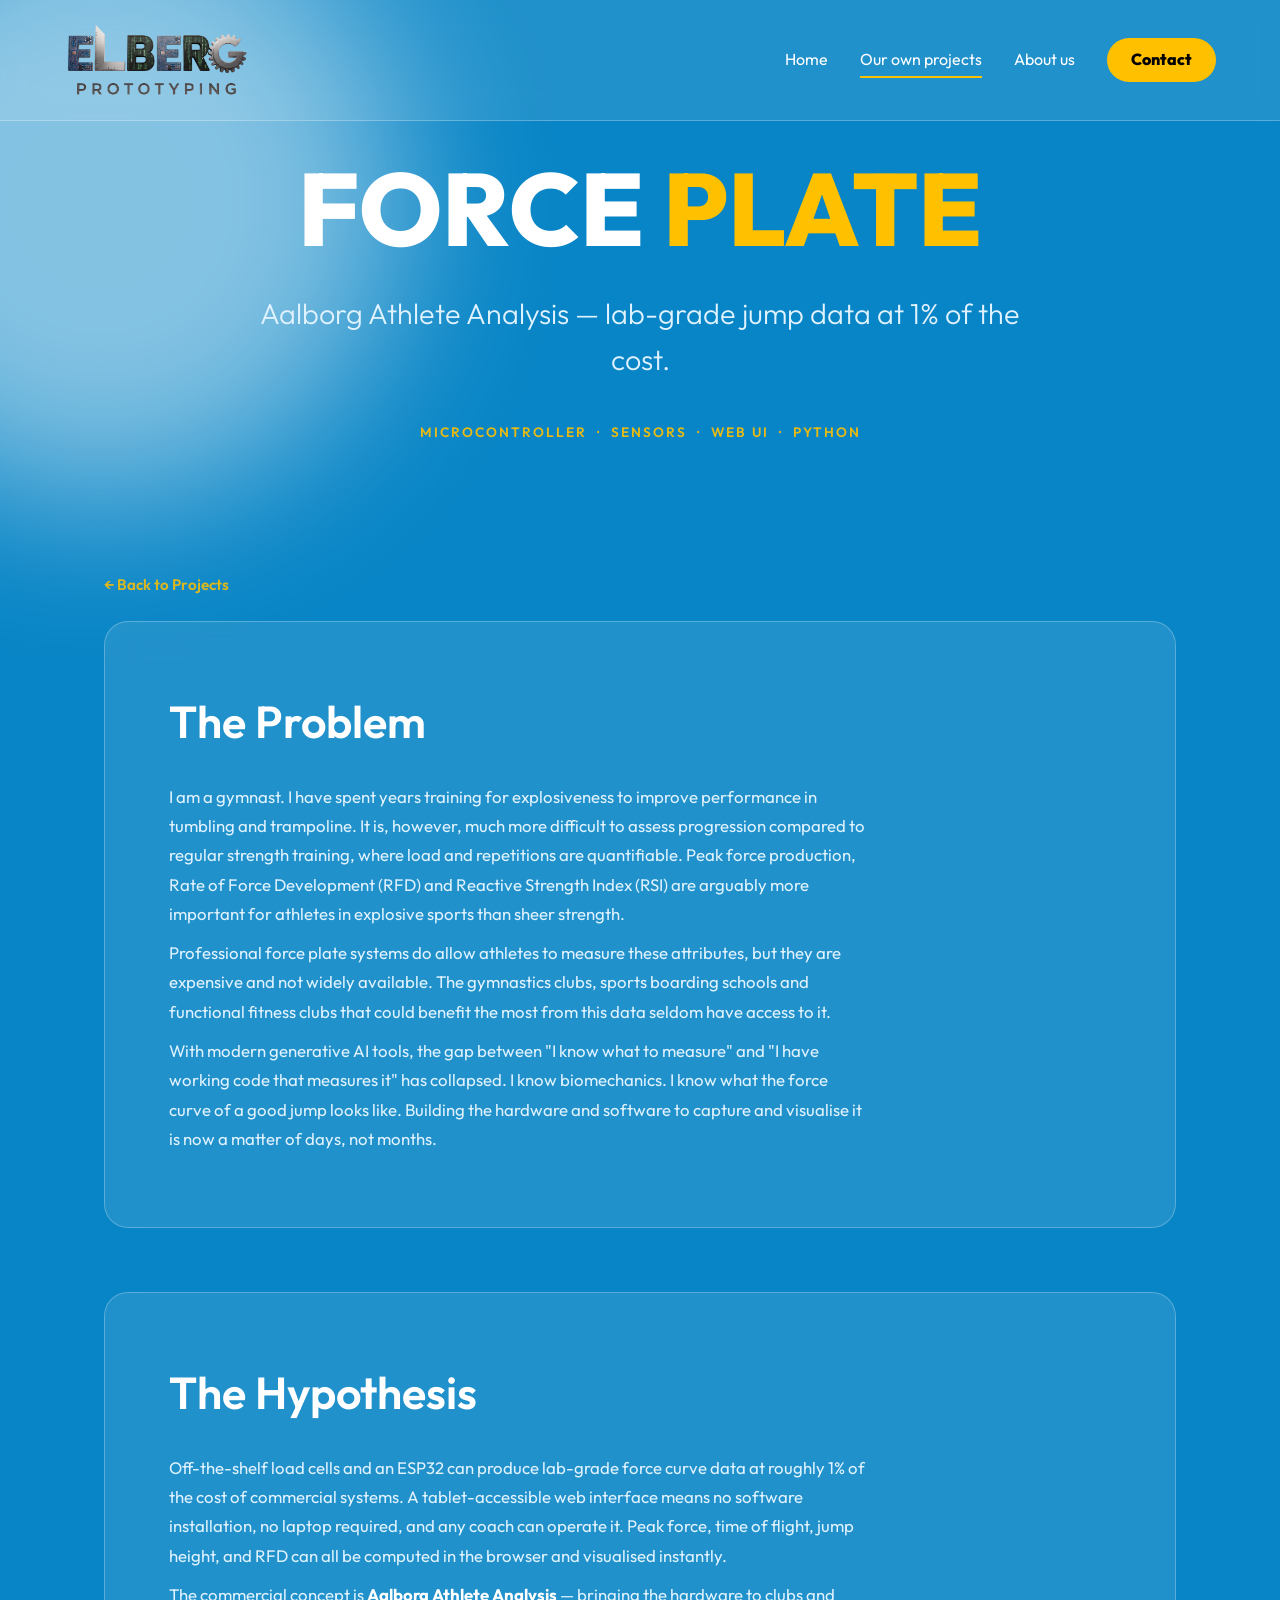
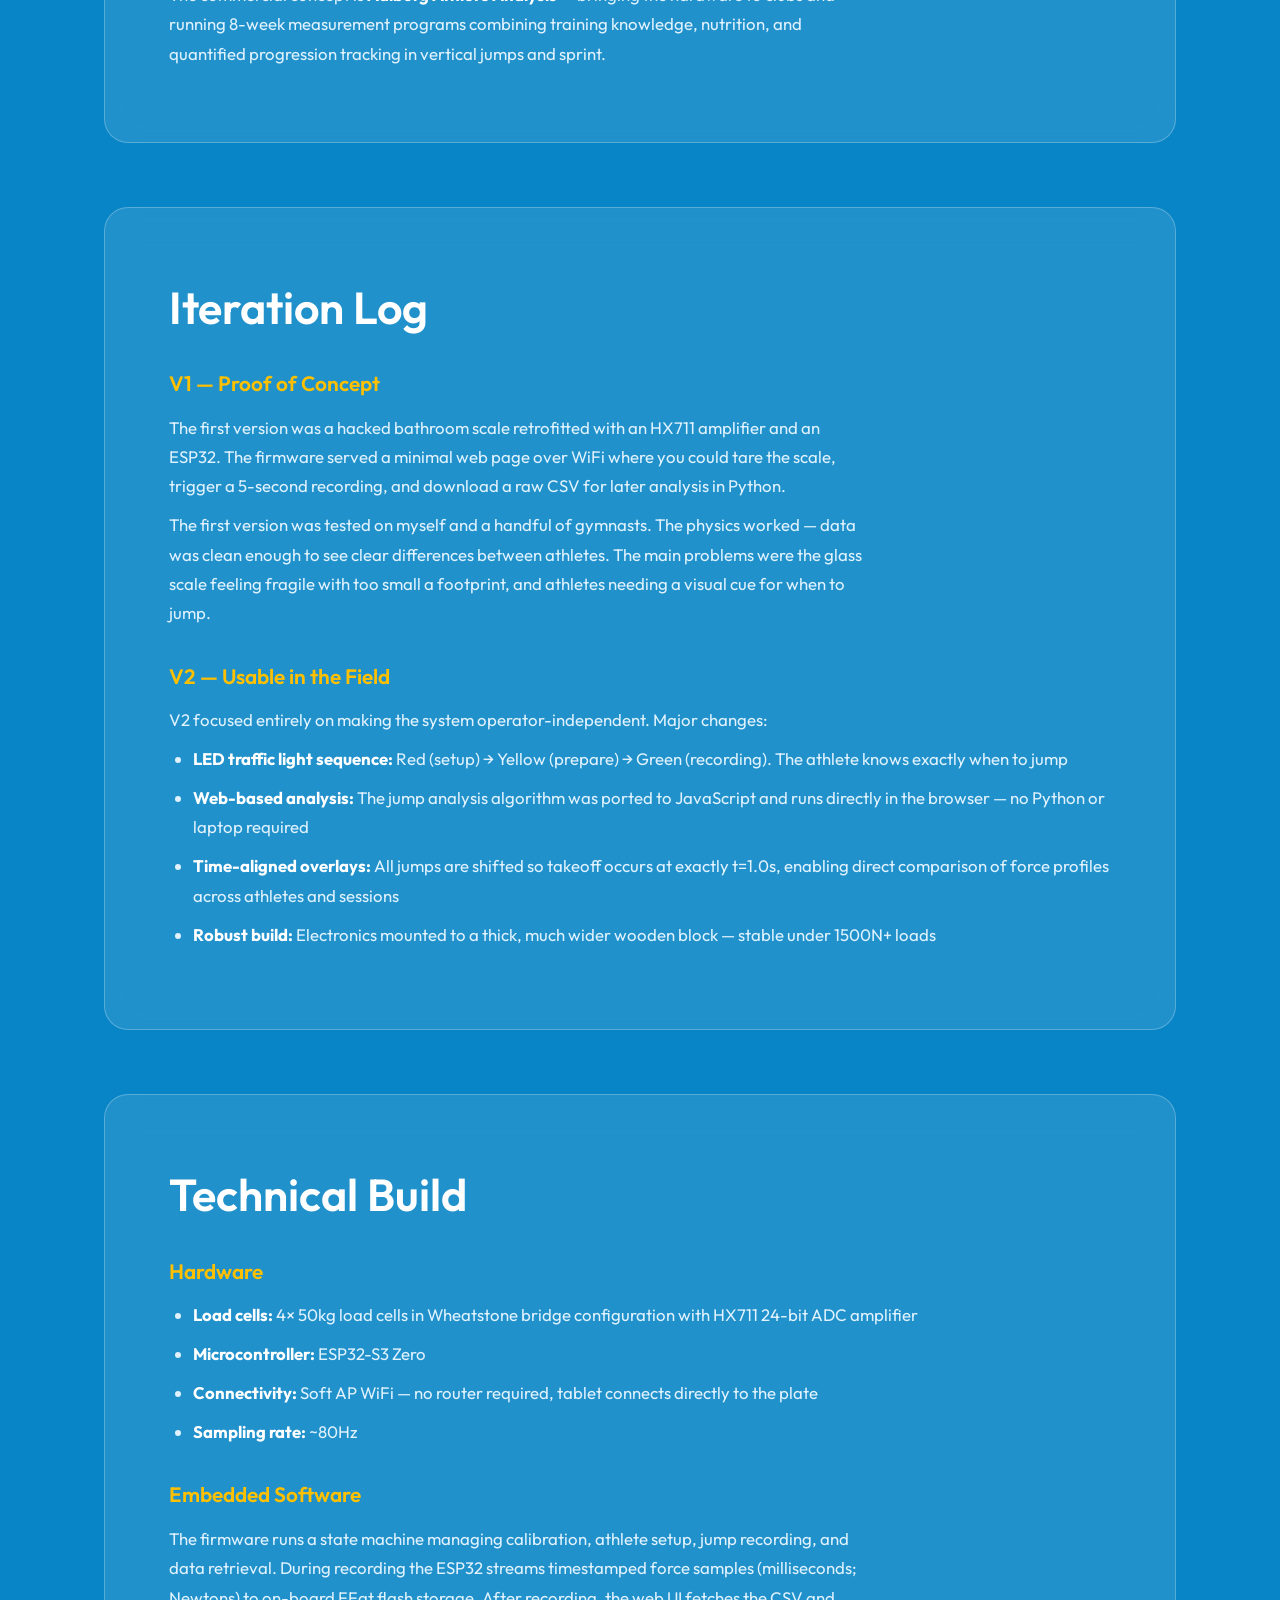
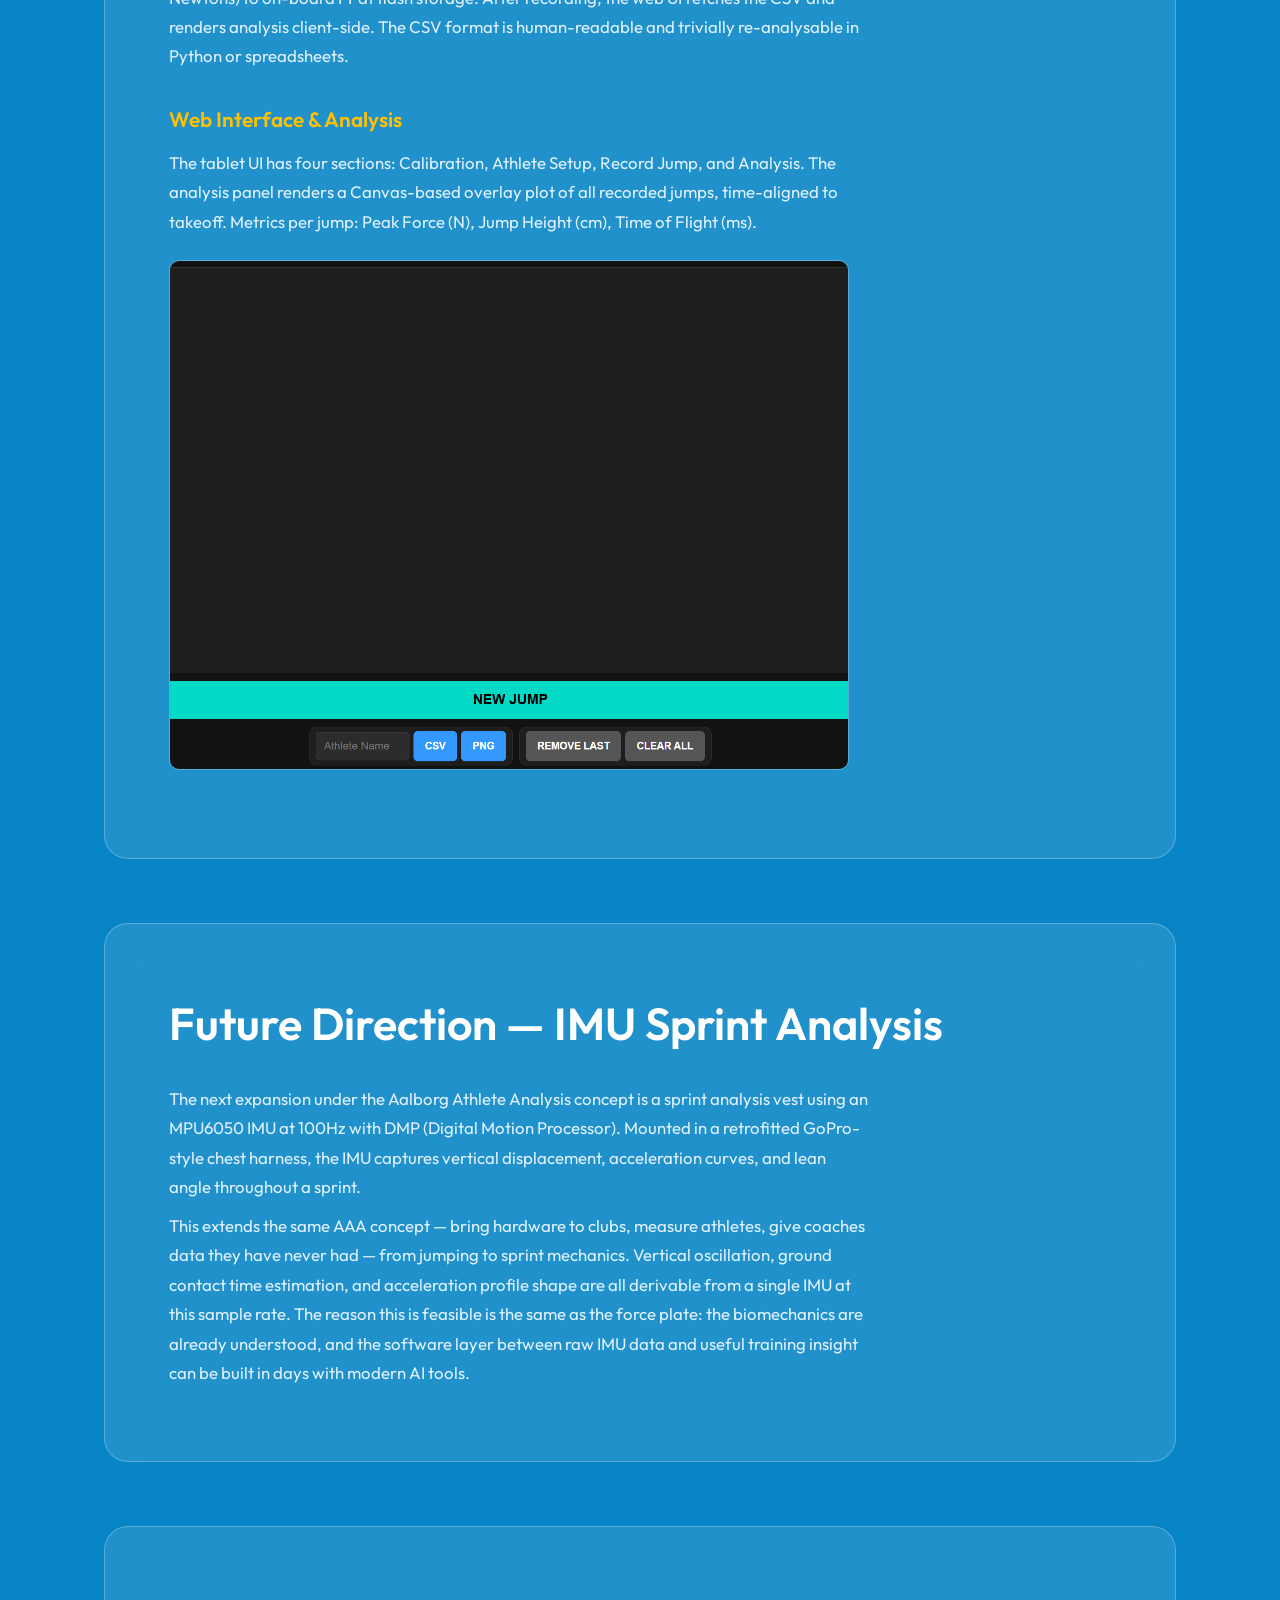
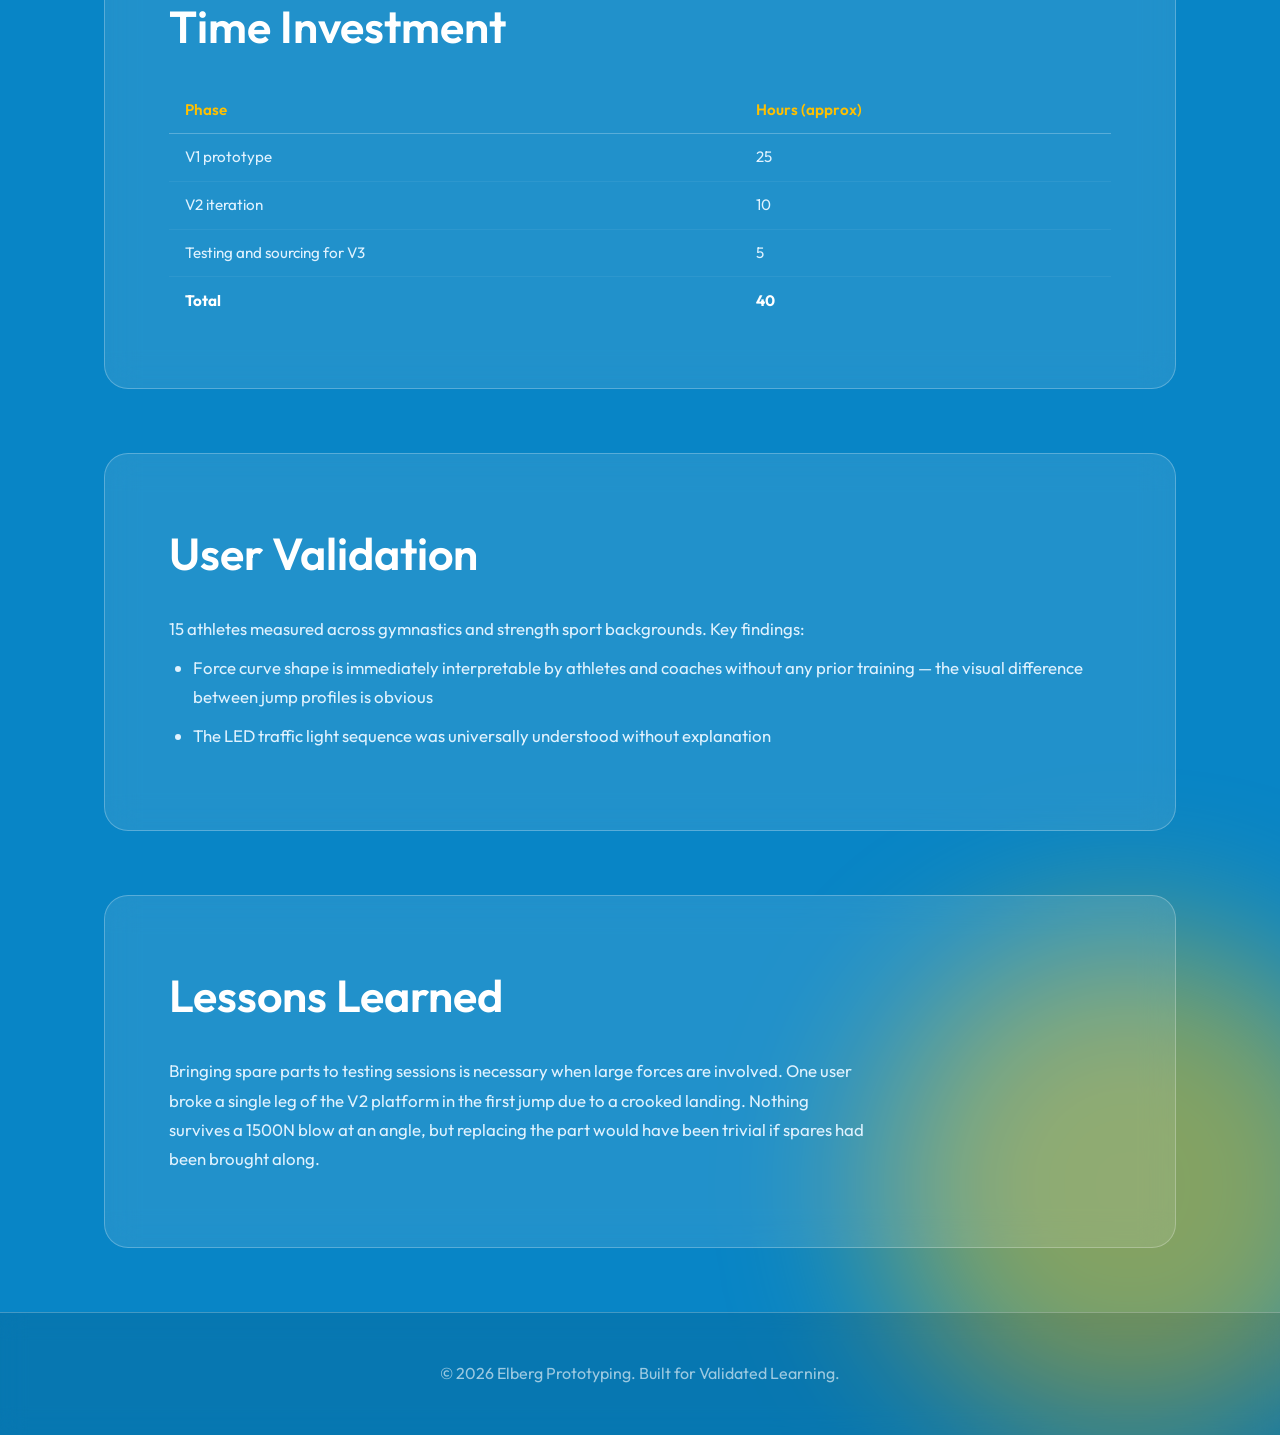
==== project_forceplate.html @ b6d3b732 "Add clickable project detail pages, Linucare locked card, updated card copy" ====
<!DOCTYPE html>
<html lang="en">
<head>
    <meta charset="UTF-8">
    <meta name="viewport" content="width=device-width, initial-scale=1.0">
    <title>Force Plate | Elberg Prototyping</title>
    <link href="https://fonts.googleapis.com/css2?family=Outfit:wght@300;400;600;800&display=swap" rel="stylesheet">
    <link rel="stylesheet" href="style.css">
</head>
<body>
    <div class="blob blob-1"></div>
    <div class="blob blob-2"></div>

    <header class="glass-nav">
        <div class="logo">
            <a href="index.html">
                <img src="ELBERG_PROTOTYPING_Logo_software_transparent.png" alt="Elberg Prototyping" class="logo-img">
            </a>
        </div>
        <nav class="desktop-nav">
            <a href="index.html#home" class="nav-link">Home</a>
            <a href="projects.html" class="nav-link active">Our own projects</a>
            <a href="index.html#about" class="nav-link">About us</a>
            <a href="index.html#contact" class="cta-button">Contact</a>
        </nav>
    </header>

    <main>
        <section class="hero documentation-hero">
            <h1 class="hero-title">FORCE <span class="gradient-text">PLATE</span></h1>
            <p class="hero-subtitle">Aalborg Athlete Analysis — lab-grade jump data at 1% of the cost.</p>
            <p class="hero-tech">Microcontroller &nbsp;·&nbsp; Sensors &nbsp;·&nbsp; Web UI &nbsp;·&nbsp; Python</p>
        </section>

        <a href="projects.html" class="back-link">← Back to Projects</a>

        <section class="glass-card detail-section">
            <h2>The Problem</h2>
            <p>I am a gymnast. I have spent years training for explosiveness to improve performance in tumbling and trampoline. It is, however, much more difficult to assess progression compared to regular strength training, where load and repetitions are quantifiable. Peak force production, Rate of Force Development (RFD) and Reactive Strength Index (RSI) are arguably more important for athletes in explosive sports than sheer strength.</p>
            <p>Professional force plate systems do allow athletes to measure these attributes, but they are expensive and not widely available. The gymnastics clubs, sports boarding schools and functional fitness clubs that could benefit the most from this data seldom have access to it.</p>
            <p>With modern generative AI tools, the gap between "I know what to measure" and "I have working code that measures it" has collapsed. I know biomechanics. I know what the force curve of a good jump looks like. Building the hardware and software to capture and visualise it is now a matter of days, not months.</p>
        </section>

        <section class="glass-card detail-section">
            <h2>The Hypothesis</h2>
            <p>Off-the-shelf load cells and an ESP32 can produce lab-grade force curve data at roughly 1% of the cost of commercial systems. A tablet-accessible web interface means no software installation, no laptop required, and any coach can operate it. Peak force, time of flight, jump height, and RFD can all be computed in the browser and visualised instantly.</p>
            <p>The commercial concept is <strong>Aalborg Athlete Analysis</strong> — bringing the hardware to clubs and running 8-week measurement programs combining training knowledge, nutrition, and quantified progression tracking in vertical jumps and sprint.</p>
        </section>

        <section class="glass-card detail-section">
            <h2>Iteration Log</h2>

            <h3>V1 — Proof of Concept</h3>
            <p>The first version was a hacked bathroom scale retrofitted with an HX711 amplifier and an ESP32. The firmware served a minimal web page over WiFi where you could tare the scale, trigger a 5-second recording, and download a raw CSV for later analysis in Python.</p>
            <p>The first version was tested on myself and a handful of gymnasts. The physics worked — data was clean enough to see clear differences between athletes. The main problems were the glass scale feeling fragile with too small a footprint, and athletes needing a visual cue for when to jump.</p>

            <h3>V2 — Usable in the Field</h3>
            <p>V2 focused entirely on making the system operator-independent. Major changes:</p>
            <ul>
                <li><strong>LED traffic light sequence:</strong> Red (setup) → Yellow (prepare) → Green (recording). The athlete knows exactly when to jump</li>
                <li><strong>Web-based analysis:</strong> The jump analysis algorithm was ported to JavaScript and runs directly in the browser — no Python or laptop required</li>
                <li><strong>Time-aligned overlays:</strong> All jumps are shifted so takeoff occurs at exactly t=1.0s, enabling direct comparison of force profiles across athletes and sessions</li>
                <li><strong>Robust build:</strong> Electronics mounted to a thick, much wider wooden block — stable under 1500N+ loads</li>
            </ul>
        </section>

        <section class="glass-card detail-section">
            <h2>Technical Build</h2>

            <h3>Hardware</h3>
            <ul>
                <li><strong>Load cells:</strong> 4× 50kg load cells in Wheatstone bridge configuration with HX711 24-bit ADC amplifier</li>
                <li><strong>Microcontroller:</strong> ESP32-S3 Zero</li>
                <li><strong>Connectivity:</strong> Soft AP WiFi — no router required, tablet connects directly to the plate</li>
                <li><strong>Sampling rate:</strong> ~80Hz</li>
            </ul>

            <h3>Embedded Software</h3>
            <p>The firmware runs a state machine managing calibration, athlete setup, jump recording, and data retrieval. During recording the ESP32 streams timestamped force samples (milliseconds; Newtons) to on-board FFat flash storage. After recording, the web UI fetches the CSV and renders analysis client-side. The CSV format is human-readable and trivially re-analysable in Python or spreadsheets.</p>

            <h3>Web Interface & Analysis</h3>
            <p>The tablet UI has four sections: Calibration, Athlete Setup, Record Jump, and Analysis. The analysis panel renders a Canvas-based overlay plot of all recorded jumps, time-aligned to takeoff. Metrics per jump: Peak Force (N), Jump Height (cm), Time of Flight (ms).</p>
            <div class="image-grid single">
                <img src="own_project_documentation/forceplate_UI.png" alt="Force plate tablet dashboard — force curve overlay">
            </div>
        </section>

        <section class="glass-card detail-section">
            <h2>Future Direction — IMU Sprint Analysis</h2>
            <p>The next expansion under the Aalborg Athlete Analysis concept is a sprint analysis vest using an MPU6050 IMU at 100Hz with DMP (Digital Motion Processor). Mounted in a retrofitted GoPro-style chest harness, the IMU captures vertical displacement, acceleration curves, and lean angle throughout a sprint.</p>
            <p>This extends the same AAA concept — bring hardware to clubs, measure athletes, give coaches data they have never had — from jumping to sprint mechanics. Vertical oscillation, ground contact time estimation, and acceleration profile shape are all derivable from a single IMU at this sample rate. The reason this is feasible is the same as the force plate: the biomechanics are already understood, and the software layer between raw IMU data and useful training insight can be built in days with modern AI tools.</p>
        </section>

        <section class="glass-card detail-section">
            <h2>Time Investment</h2>
            <table class="detail-table">
                <tr><th>Phase</th><th>Hours (approx)</th></tr>
                <tr><td>V1 prototype</td><td>25</td></tr>
                <tr><td>V2 iteration</td><td>10</td></tr>
                <tr><td>Testing and sourcing for V3</td><td>5</td></tr>
                <tr><td><strong>Total</strong></td><td><strong>40</strong></td></tr>
            </table>
        </section>

        <section class="glass-card detail-section">
            <h2>User Validation</h2>
            <p>15 athletes measured across gymnastics and strength sport backgrounds. Key findings:</p>
            <ul>
                <li>Force curve shape is immediately interpretable by athletes and coaches without any prior training — the visual difference between jump profiles is obvious</li>
                <li>The LED traffic light sequence was universally understood without explanation</li>
            </ul>
        </section>

        <section class="glass-card detail-section">
            <h2>Lessons Learned</h2>
            <p>Bringing spare parts to testing sessions is necessary when large forces are involved. One user broke a single leg of the V2 platform in the first jump due to a crooked landing. Nothing survives a 1500N blow at an angle, but replacing the part would have been trivial if spares had been brought along.</p>
        </section>
    </main>

    <footer class="glass-footer">
        <p>&copy; 2026 Elberg Prototyping. Built for Validated Learning.</p>
    </footer>
    <script src="script.js"></script>
</body>
</html>
---- style.css ----
:root {
    --bg-color: #0885c6; /* Lean Startup Blue */
    --text-color: #ffffff; /* White text */
    --accent-1: #ffffff; /* White accents */
    --accent-2: #ffc000; /* Yellow highlight */
    --glass-bg: rgba(255, 255, 255, 0.1);
    --glass-border: rgba(255, 255, 255, 0.25);
    --transition: all 0.3s ease;
}

* {
    margin: 0;
    padding: 0;
    box-sizing: border-box;
}

body {
    font-family: 'Outfit', sans-serif;
    background-color: var(--bg-color);
    color: var(--text-color);
    line-height: 1.6;
    overflow-x: hidden;
    position: relative;
    scroll-behavior: smooth;
}

/* Background gradient blobs */
.blob {
    position: absolute;
    border-radius: 50%;
    filter: blur(80px);
    z-index: -1;
    opacity: 0.5;
    animation: float 10s infinite alternate ease-in-out;
}

.blob-1 {
    width: 600px;
    height: 600px;
    background: var(--accent-1);
    top: -100px;
    left: -200px;
}

.blob-2 {
    width: 500px;
    height: 500px;
    background: var(--accent-2);
    bottom: 0%;
    right: -100px;
    animation-delay: -5s;
}

@keyframes float {
    0% { transform: translate(0, 0) scale(1); }
    100% { transform: translate(50px, 50px) scale(1.1); }
}

/* Navigation */
.glass-nav {
    display: flex;
    justify-content: space-between;
    align-items: center;
    padding: 1.5rem 5%;
    background: var(--glass-bg);
    backdrop-filter: blur(12px);
    -webkit-backdrop-filter: blur(12px);
    border-bottom: 1px solid var(--glass-border);
    position: sticky;
    top: 0;
    z-index: 100;
}

.logo {
    display: flex;
    align-items: center;
}

.logo-img {
    height: 72px;
    width: auto;
    display: block;
}

.desktop-nav {
    display: flex;
    align-items: center;
    gap: 2rem;
}

.nav-link {
    color: var(--text-color);
    text-decoration: none;
    font-weight: 400;
    transition: var(--transition);
    position: relative;
}

.nav-link::after {
    content: '';
    position: absolute;
    bottom: -5px;
    left: 0;
    width: 0;
    height: 2px;
    background-color: var(--accent-2);
    transition: var(--transition);
}

.nav-link:hover::after, .nav-link.active::after {
    width: 100%;
}

.cta-button {
    text-decoration: none;
    color: #000000;
    background: var(--accent-2);
    padding: 0.6rem 1.5rem;
    border-radius: 50px;
    font-weight: 800;
    border: none;
    cursor: pointer;
    display: inline-block;
    transition: transform 0.3s ease, box-shadow 0.3s ease;
}

.cta-button:hover {
    transform: translateY(-2px);
    box-shadow: 0 10px 20px rgba(255, 192, 0, 0.4);
}

.outline-btn {
    text-decoration: none;
    color: var(--text-color);
    background: transparent;
    border: 2px solid var(--accent-1);
    padding: 0.6rem 1.5rem;
    border-radius: 50px;
    font-weight: 600;
    display: inline-block;
    transition: all 0.3s ease;
}

.outline-btn:hover {
    background: var(--accent-1);
    color: var(--bg-color);
}

.large-btn {
    padding: 1rem 2.5rem;
    font-size: 1.1rem;
}

/* Main Layout Setup */
main {
    max-width: 1200px;
    margin: 0 auto;
    padding: 0 5%;
}

section {
    padding: 6rem 0;
    scroll-margin-top: 80px; /* offset for fixed header */
}

.hero {
    min-height: 85vh;
    display: flex;
    flex-direction: column;
    justify-content: center;
    align-items: flex-start;
    padding-top: 2rem;
}

.documentation-hero {
    min-height: 40vh;
    align-items: center;
    text-align: center;
}

.hero-title {
    font-size: clamp(3rem, 8vw, 6.5rem);
    font-weight: 800;
    line-height: 1.1;
    margin-bottom: 1.5rem;
    opacity: 0;
    animation: fadeUp 1s cubic-bezier(0.16, 1, 0.3, 1) forwards;
}

.gradient-text { color: var(--accent-2); }

.hero-subtitle {
    font-size: clamp(1.2rem, 2.5vw, 1.8rem);
    font-weight: 300;
    color: #e0f2fe;
    max-width: 800px;
    margin-bottom: 3rem;
    opacity: 0;
    animation: fadeUp 1s cubic-bezier(0.16, 1, 0.3, 1) 0.2s forwards;
}

.hero-actions {
    display: flex;
    gap: 1.5rem;
    opacity: 0;
    animation: fadeUp 1s cubic-bezier(0.16, 1, 0.3, 1) 0.4s forwards;
}

/* Glass Card */
.glass-card {
    background: var(--glass-bg);
    border: 1px solid var(--glass-border);
    border-radius: 24px;
    padding: 4rem;
    backdrop-filter: blur(16px);
    -webkit-backdrop-filter: blur(16px);
    margin-bottom: 4rem;
    opacity: 0;
    transform: translateY(40px);
    transition: opacity 0.8s ease, transform 0.8s ease;
}

.glass-card.visible {
    opacity: 1;
    transform: translateY(0);
}

.glass-card h2 {
    font-size: clamp(2rem, 4vw, 2.8rem);
    margin-bottom: 1.5rem;
    font-weight: 600;
}

.glass-card > p {
    font-size: 1.2rem;
    color: #e0f2fe;
    max-width: 700px;
    margin-bottom: 3rem;
}

/* Expertise / Services Grid */
.expertise-grid {
    display: grid;
    grid-template-columns: repeat(auto-fit, minmax(280px, 1fr));
    gap: 2rem;
}

.expertise-item {
    background: rgba(0, 0, 0, 0.2);
    border: 1px solid rgba(255, 255, 255, 0.05);
    padding: 2.5rem 2rem;
    border-radius: 16px;
    transition: var(--transition);
    position: relative;
    overflow: hidden;
}

.expertise-item h3 {
    font-size: 1.4rem;
    color: var(--accent-2);
    margin-bottom: 1rem;
}

.expertise-item p {
    font-size: 1rem;
    color: #e0f2fe;
}

.expertise-item::before {
    content: "";
    position: absolute;
    top: var(--mouse-y, 0);
    left: var(--mouse-x, 0);
    transform: translate(-50%, -50%);
    width: 250px;
    height: 250px;
    background: radial-gradient(circle, rgba(255, 192, 0, 0.3) 0%, transparent 60%);
    opacity: 0;
    transition: opacity 0.3s ease;
    pointer-events: none;
}

.expertise-item:hover::before { opacity: 1; }
.expertise-item:hover {
    border-color: var(--accent-2);
    transform: translateY(-5px);
}

/* About Section */
.about-content {
    display: grid;
    grid-template-columns: 1fr 1fr;
    gap: 4rem;
    align-items: center;
}

.about-text p {
    font-size: 1.15rem;
    color: #e0f2fe;
    margin-bottom: 1rem;
}

.slogan-pills {
    display: flex;
    flex-wrap: wrap;
    gap: 1rem;
}

.pill {
    background: var(--glass-bg);
    border: 1px solid var(--glass-border);
    padding: 0.8rem 1.5rem;
    border-radius: 50px;
    font-size: 1rem;
    opacity: 0;
    transform: translateY(20px);
    animation: slideUp 0.6s cubic-bezier(0.16, 1, 0.3, 1) forwards;
    animation-delay: var(--delay);
}

/* Google Forms Embed */
.google-form-embed {
    width: 100%;
    min-height: 700px;
    border: none;
    border-radius: 12px;
    background: transparent;
}

/* Projects Grid (For documentation page) */
.projects-grid {
    display: grid;
    grid-template-columns: repeat(auto-fit, minmax(300px, 1fr));
    gap: 2.5rem;
}

.project-card {
    background: rgba(0, 0, 0, 0.2);
    border: 1px solid rgba(255, 255, 255, 0.05);
    border-radius: 16px;
    overflow: hidden;
    transition: var(--transition);
}

.project-card:hover {
    transform: translateY(-8px);
    box-shadow: 0 20px 40px rgba(0,0,0,0.3);
    border-color: rgba(255, 255, 255, 0.15);
}

.project-image {
    width: 100%;
    height: 220px;
    overflow: hidden;
}

.project-image img {
    width: 100%;
    height: 100%;
    object-fit: cover;
    transition: transform 0.5s ease;
}

.project-card:hover .project-image img {
    transform: scale(1.05);
}

.project-info {
    padding: 2rem;
}

.project-info h3 {
    font-size: 1.5rem;
    margin-bottom: 0.5rem;
}

.tech-stack {
    color: var(--accent-2) !important;
    font-size: 0.85rem !important;
    font-weight: 600;
    text-transform: uppercase;
    letter-spacing: 1px;
    margin-bottom: 1rem !important;
}

.read-more {
    display: inline-block;
    margin-top: 1.5rem;
    color: var(--text-color);
    font-weight: 600;
    text-decoration: none;
    transition: var(--transition);
}

.read-more:hover {
    color: var(--accent-2);
    transform: translateX(5px);
}

/* Footer */
.glass-footer {
    text-align: center;
    padding: 3rem 5%;
    border-top: 1px solid var(--glass-border);
    backdrop-filter: blur(12px);
    background: rgba(0, 0, 0, 0.1);
    color: rgba(255, 255, 255, 0.6);
}

/* Animations */
@keyframes fadeUp {
    from { opacity: 0; transform: translateY(30px); }
    to { opacity: 1; transform: translateY(0); }
}

@keyframes slideUp {
    from { opacity: 0; transform: translateY(20px); }
    to { opacity: 1; transform: translateY(0); }
}

/* Responsive adjustments */
@media (max-width: 900px) {
    .about-content { grid-template-columns: 1fr; gap: 2rem; }
    .hero-actions { flex-direction: column; width: 100%; max-width: 300px; }
    .large-btn { text-align: center; }
}

@media (max-width: 768px) {
    .glass-card { padding: 2.5rem 1.5rem; }
    .form-row { grid-template-columns: 1fr; }
    .desktop-nav { display: none; }
    .hero { align-items: center; text-align: center; }
    .blob { opacity: 0.3; }
}

/* ── Project Detail Pages ─────────────────────────────── */

.hero-tech {
    font-size: 0.85rem;
    font-weight: 600;
    letter-spacing: 2px;
    text-transform: uppercase;
    color: var(--accent-2);
    margin-top: -0.5rem;
    margin-bottom: 2rem;
    opacity: 0.9;
}

.back-link {
    display: inline-flex;
    align-items: center;
    gap: 0.4rem;
    color: var(--accent-2);
    text-decoration: none;
    font-weight: 600;
    font-size: 0.95rem;
    margin-bottom: 1.5rem;
    transition: var(--transition);
    opacity: 0.85;
}
.back-link:hover { opacity: 1; transform: translateX(-4px); }

.detail-section h3 {
    font-size: 1.3rem;
    color: var(--accent-2);
    margin: 2rem 0 0.75rem;
    font-weight: 600;
}
.detail-section h3:first-of-type { margin-top: 0.5rem; }

.detail-section p,
.detail-section li {
    font-size: 1.05rem;
    color: #e0f2fe;
    line-height: 1.75;
    margin-bottom: 0.6rem;
}
.detail-section ul { padding-left: 1.5rem; margin-bottom: 1rem; }
.detail-section strong { color: var(--text-color); }

/* Image grids */
.image-grid {
    display: grid;
    grid-template-columns: repeat(auto-fit, minmax(200px, 1fr));
    gap: 0.75rem;
    margin: 1.5rem 0;
}
.image-grid img {
    width: 100%;
    border-radius: 10px;
    object-fit: cover;
    aspect-ratio: 4/3;
    border: 1px solid var(--glass-border);
    transition: transform 0.3s ease, box-shadow 0.3s ease;
}
.image-grid img:hover {
    transform: scale(1.03);
    box-shadow: 0 12px 30px rgba(0,0,0,0.4);
}
.image-grid.two-col { grid-template-columns: repeat(auto-fit, minmax(300px, 1fr)); }
.image-grid.single { grid-template-columns: 1fr; max-width: 680px; }
.image-grid.ui-screenshots img { aspect-ratio: 16/9; }

/* Data tables */
.detail-table {
    width: 100%;
    border-collapse: collapse;
    margin-top: 1.5rem;
    font-size: 0.95rem;
}
.detail-table th {
    text-align: left;
    padding: 0.7rem 1rem;
    color: var(--accent-2);
    font-weight: 600;
    border-bottom: 1px solid var(--glass-border);
}
.detail-table td {
    padding: 0.7rem 1rem;
    color: #e0f2fe;
    border-bottom: 1px solid rgba(255,255,255,0.06);
}
.detail-table tr:last-child td {
    border-bottom: none;
    font-weight: 700;
    color: var(--text-color);
}

/* Locked project card (Linucare) */
.project-card.locked {
    position: relative;
    opacity: 0.5;
    cursor: not-allowed;
}
.project-card.locked * { pointer-events: none; }
.locked-badge {
    position: absolute;
    top: 12px;
    right: 12px;
    background: rgba(0,0,0,0.6);
    backdrop-filter: blur(8px);
    color: rgba(255,255,255,0.9);
    padding: 0.35rem 0.85rem;
    border-radius: 50px;
    font-size: 0.78rem;
    font-weight: 700;
    letter-spacing: 0.5px;
    border: 1px solid rgba(255,255,255,0.15);
}
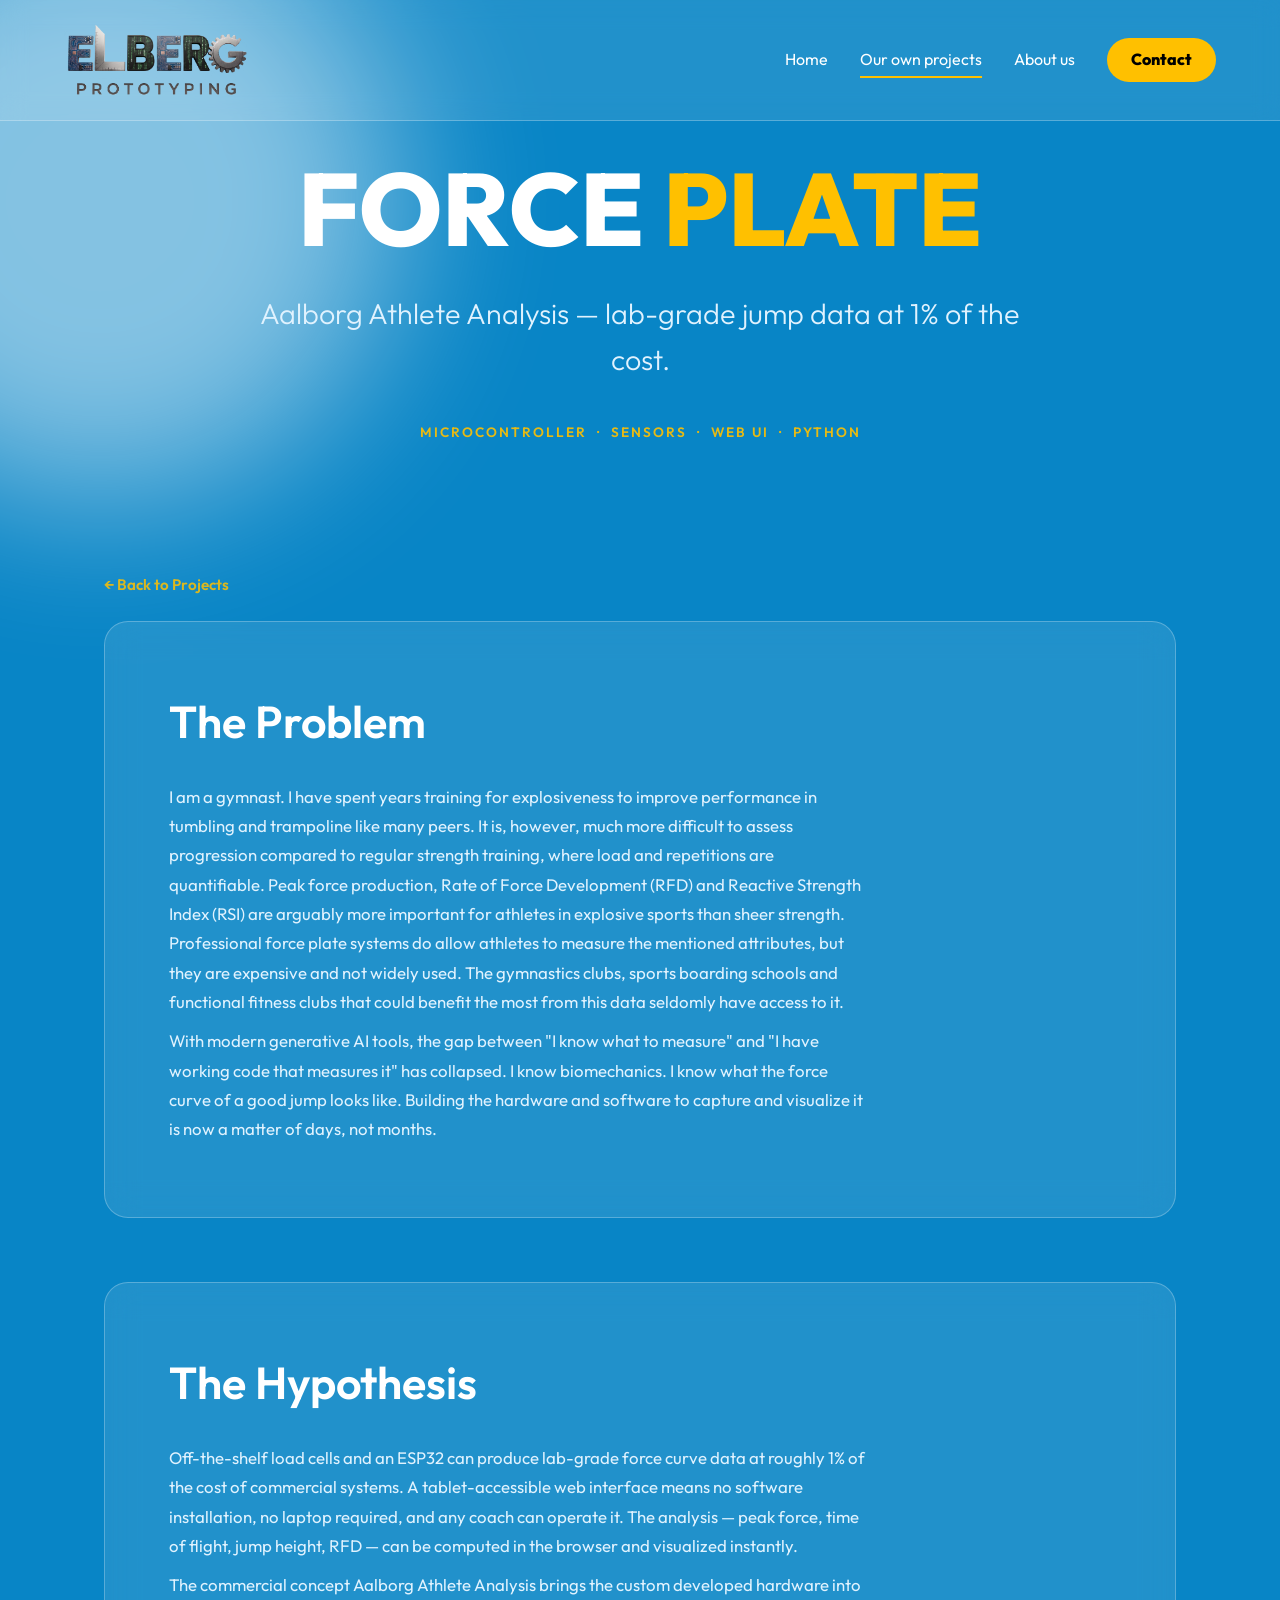
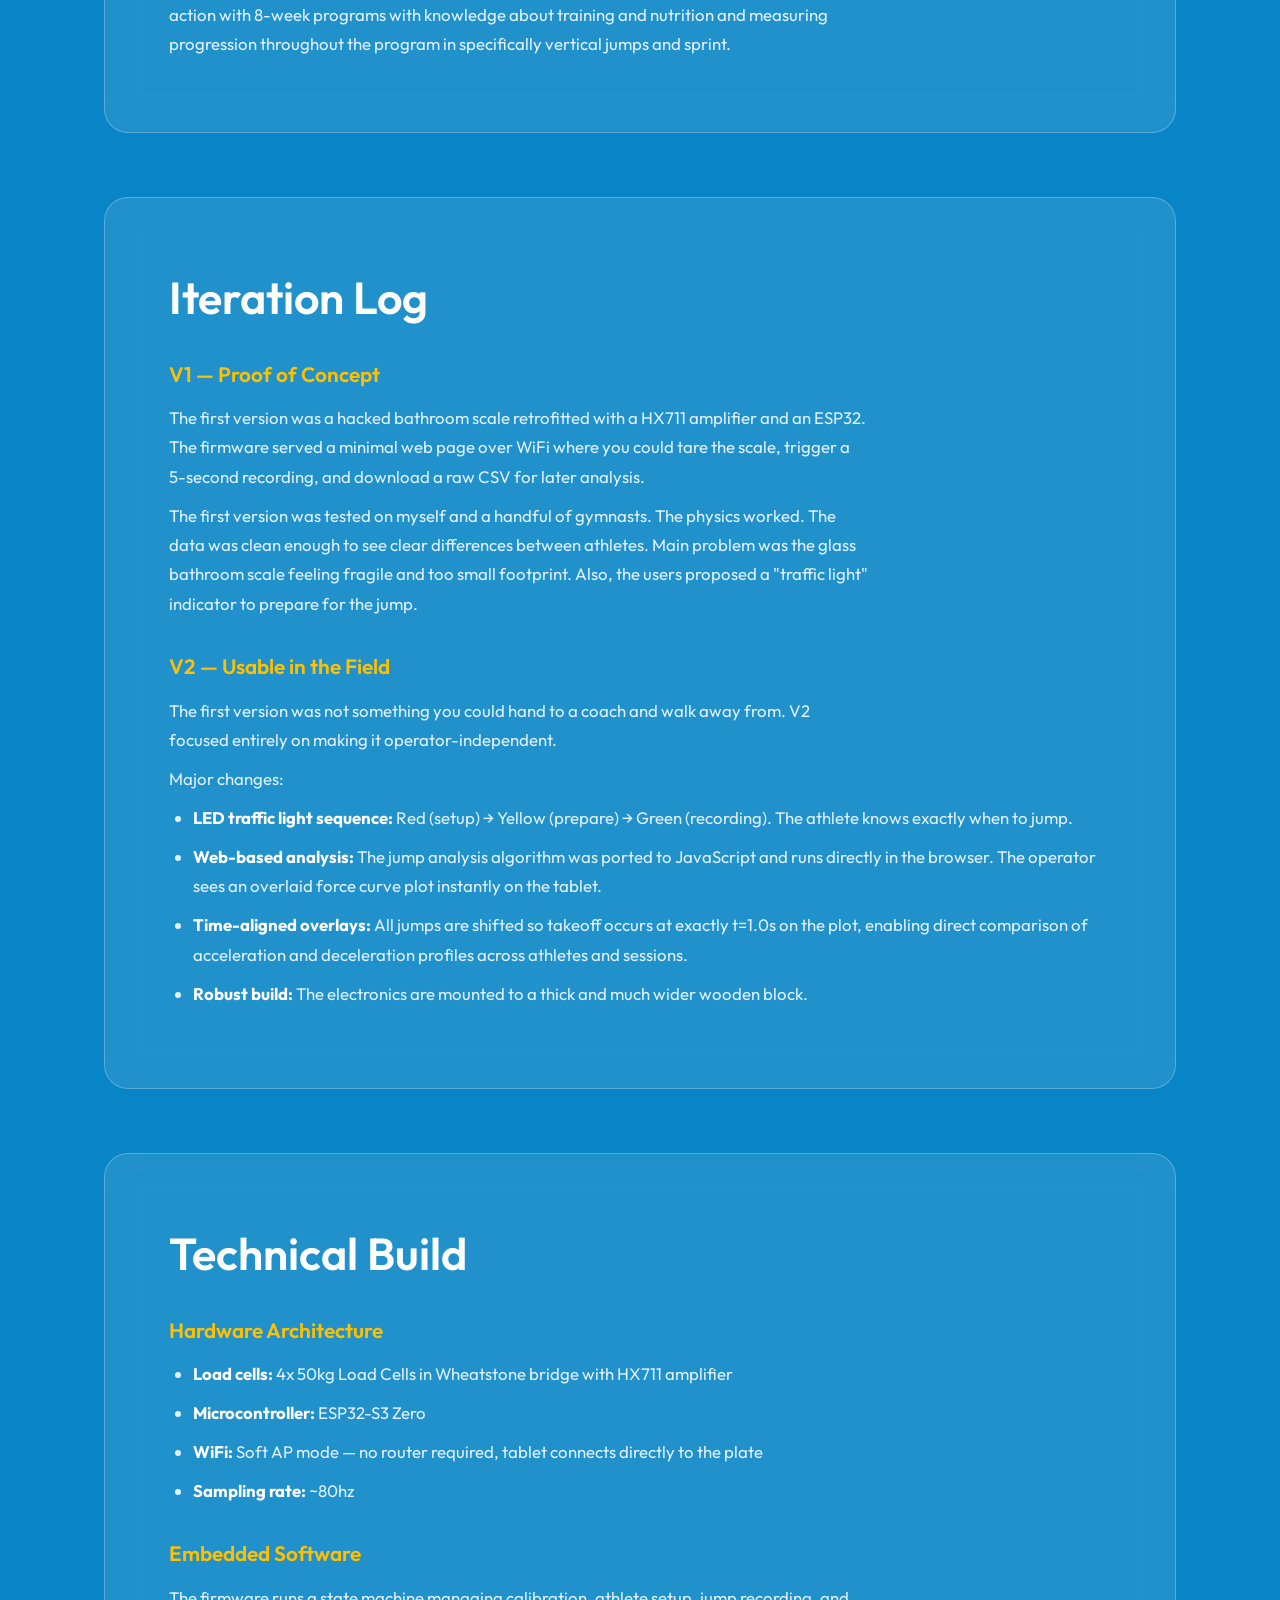
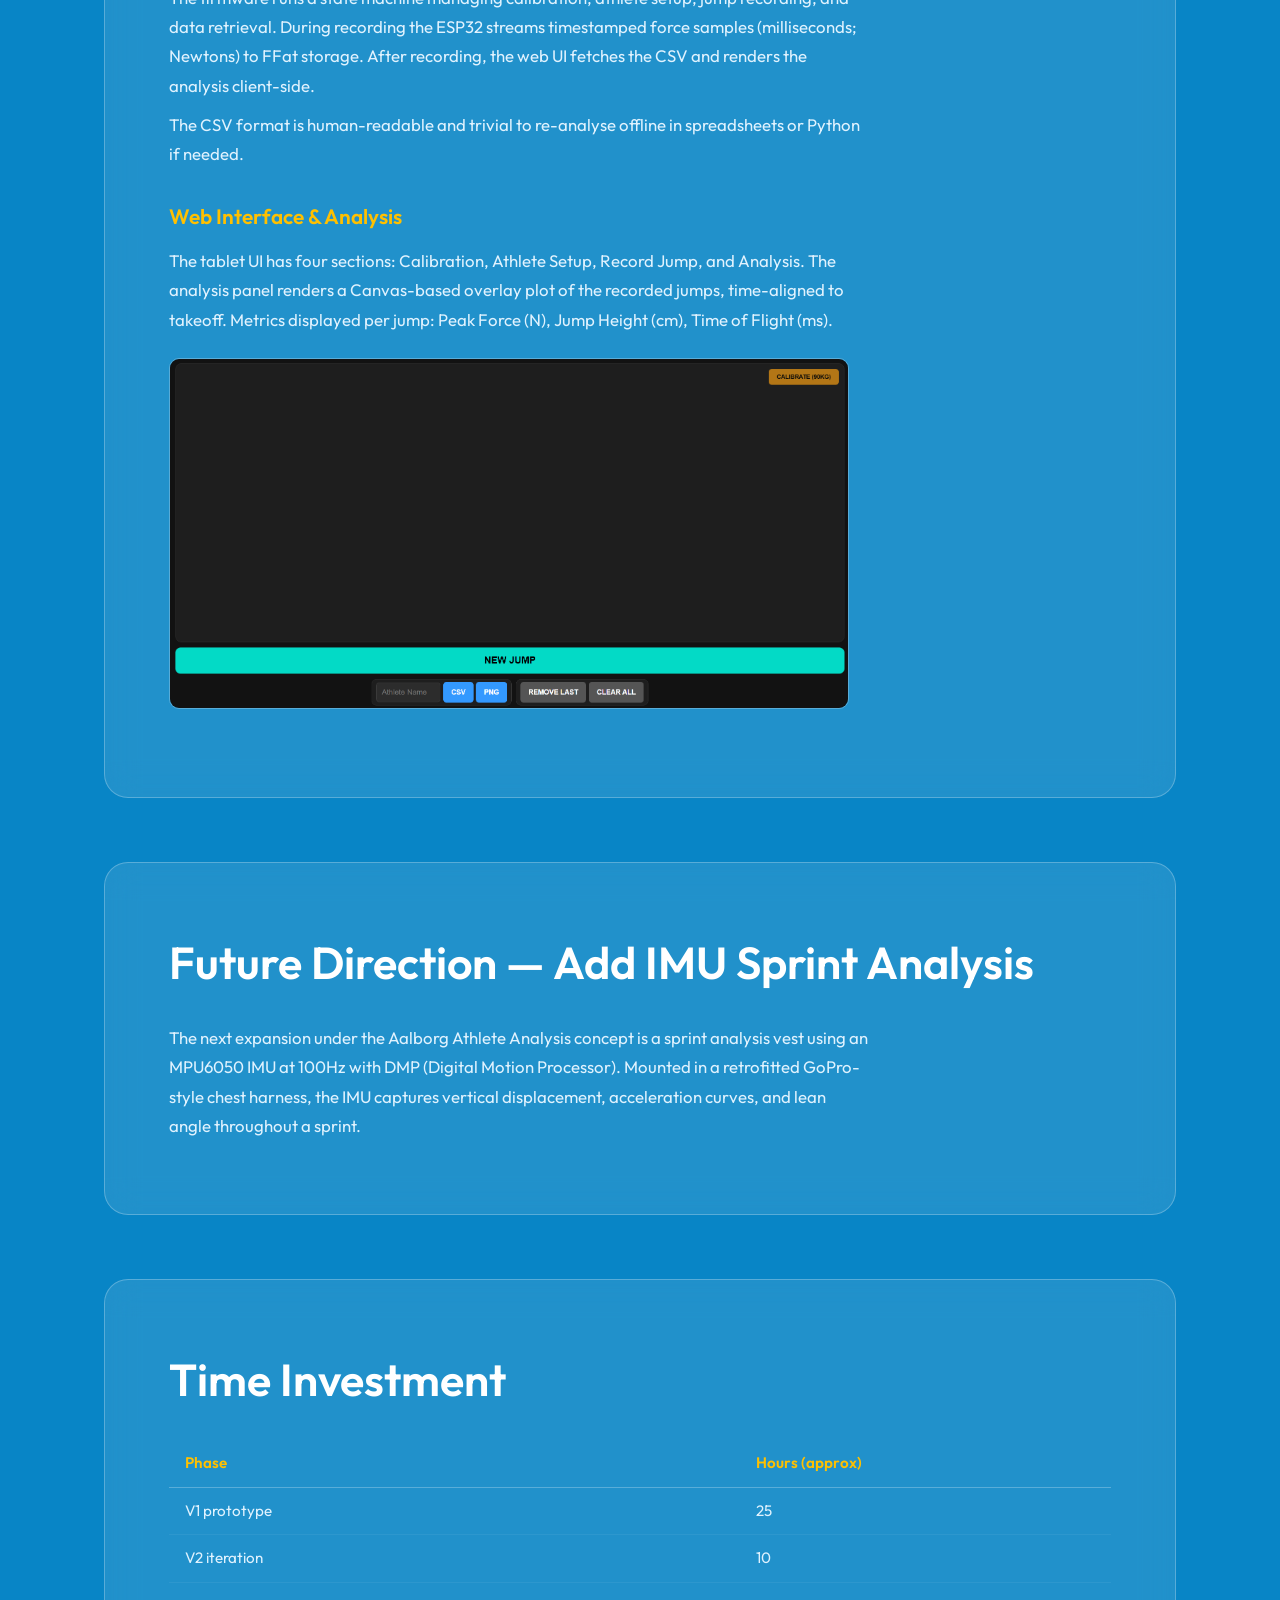
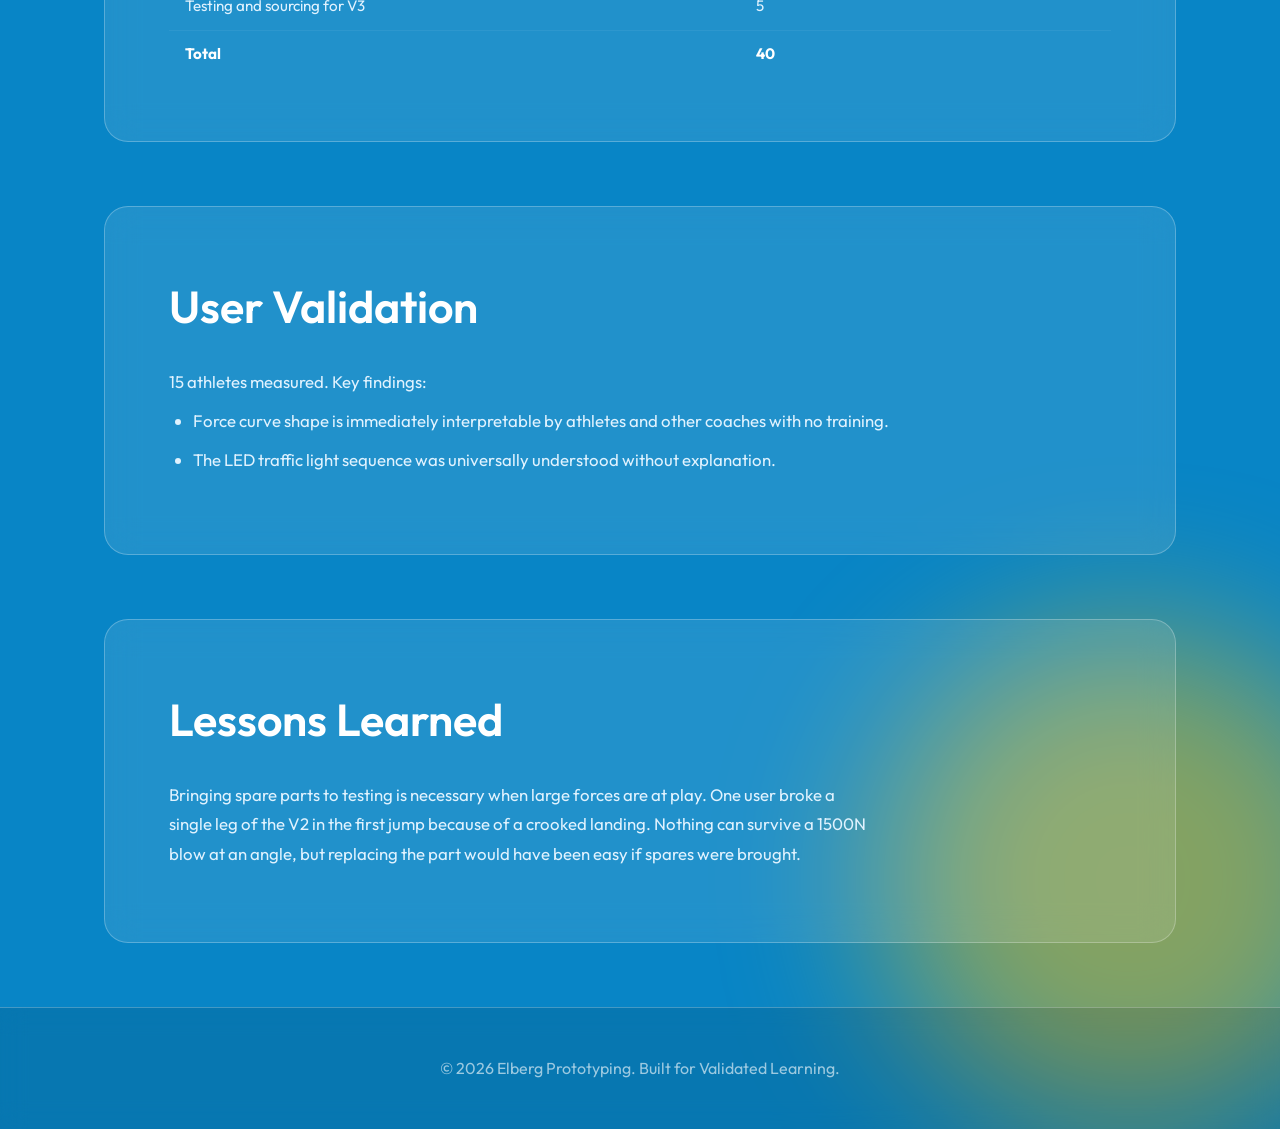
==== commit 7476929f: "Use exact markdown text in detail pages, remove image cropping" ====
--- a/project_forceplate.html
+++ b/project_forceplate.html
@@ -36,59 +36,59 @@
 
         <section class="glass-card detail-section">
             <h2>The Problem</h2>
-            <p>I am a gymnast. I have spent years training for explosiveness to improve performance in tumbling and trampoline. It is, however, much more difficult to assess progression compared to regular strength training, where load and repetitions are quantifiable. Peak force production, Rate of Force Development (RFD) and Reactive Strength Index (RSI) are arguably more important for athletes in explosive sports than sheer strength.</p>
-            <p>Professional force plate systems do allow athletes to measure these attributes, but they are expensive and not widely available. The gymnastics clubs, sports boarding schools and functional fitness clubs that could benefit the most from this data seldom have access to it.</p>
-            <p>With modern generative AI tools, the gap between "I know what to measure" and "I have working code that measures it" has collapsed. I know biomechanics. I know what the force curve of a good jump looks like. Building the hardware and software to capture and visualise it is now a matter of days, not months.</p>
+            <p>I am a gymnast. I have spent years training for explosiveness to improve performance in tumbling and trampoline like many peers. It is, however, much more difficult to assess progression compared to regular strength training, where load and repetitions are quantifiable. Peak force production, Rate of Force Development (RFD) and Reactive Strength Index (RSI) are arguably more important for athletes in explosive sports than sheer strength. Professional force plate systems do allow athletes to measure the mentioned attributes, but they are expensive and not widely used. The gymnastics clubs, sports boarding schools and functional fitness clubs that could benefit the most from this data seldomly have access to it.</p>
+            <p>With modern generative AI tools, the gap between "I know what to measure" and "I have working code that measures it" has collapsed. I know biomechanics. I know what the force curve of a good jump looks like. Building the hardware and software to capture and visualize it is now a matter of days, not months.</p>
         </section>
 
         <section class="glass-card detail-section">
             <h2>The Hypothesis</h2>
-            <p>Off-the-shelf load cells and an ESP32 can produce lab-grade force curve data at roughly 1% of the cost of commercial systems. A tablet-accessible web interface means no software installation, no laptop required, and any coach can operate it. Peak force, time of flight, jump height, and RFD can all be computed in the browser and visualised instantly.</p>
-            <p>The commercial concept is <strong>Aalborg Athlete Analysis</strong> — bringing the hardware to clubs and running 8-week measurement programs combining training knowledge, nutrition, and quantified progression tracking in vertical jumps and sprint.</p>
+            <p>Off-the-shelf load cells and an ESP32 can produce lab-grade force curve data at roughly 1% of the cost of commercial systems. A tablet-accessible web interface means no software installation, no laptop required, and any coach can operate it. The analysis — peak force, time of flight, jump height, RFD — can be computed in the browser and visualized instantly.</p>
+            <p>The commercial concept Aalborg Athlete Analysis brings the custom developed hardware into action with 8-week programs with knowledge about training and nutrition and measuring progression throughout the program in specifically vertical jumps and sprint.</p>
         </section>
 
         <section class="glass-card detail-section">
             <h2>Iteration Log</h2>
 
             <h3>V1 — Proof of Concept</h3>
-            <p>The first version was a hacked bathroom scale retrofitted with an HX711 amplifier and an ESP32. The firmware served a minimal web page over WiFi where you could tare the scale, trigger a 5-second recording, and download a raw CSV for later analysis in Python.</p>
-            <p>The first version was tested on myself and a handful of gymnasts. The physics worked — data was clean enough to see clear differences between athletes. The main problems were the glass scale feeling fragile with too small a footprint, and athletes needing a visual cue for when to jump.</p>
+            <p>The first version was a hacked bathroom scale retrofitted with a HX711 amplifier and an ESP32. The firmware served a minimal web page over WiFi where you could tare the scale, trigger a 5-second recording, and download a raw CSV for later analysis.</p>
+            <p>The first version was tested on myself and a handful of gymnasts. The physics worked. The data was clean enough to see clear differences between athletes. Main problem was the glass bathroom scale feeling fragile and too small footprint. Also, the users proposed a "traffic light" indicator to prepare for the jump.</p>
 
             <h3>V2 — Usable in the Field</h3>
-            <p>V2 focused entirely on making the system operator-independent. Major changes:</p>
+            <p>The first version was not something you could hand to a coach and walk away from. V2 focused entirely on making it operator-independent.</p>
+            <p>Major changes:</p>
             <ul>
-                <li><strong>LED traffic light sequence:</strong> Red (setup) → Yellow (prepare) → Green (recording). The athlete knows exactly when to jump</li>
-                <li><strong>Web-based analysis:</strong> The jump analysis algorithm was ported to JavaScript and runs directly in the browser — no Python or laptop required</li>
-                <li><strong>Time-aligned overlays:</strong> All jumps are shifted so takeoff occurs at exactly t=1.0s, enabling direct comparison of force profiles across athletes and sessions</li>
-                <li><strong>Robust build:</strong> Electronics mounted to a thick, much wider wooden block — stable under 1500N+ loads</li>
+                <li><strong>LED traffic light sequence:</strong> Red (setup) → Yellow (prepare) → Green (recording). The athlete knows exactly when to jump.</li>
+                <li><strong>Web-based analysis:</strong> The jump analysis algorithm was ported to JavaScript and runs directly in the browser. The operator sees an overlaid force curve plot instantly on the tablet.</li>
+                <li><strong>Time-aligned overlays:</strong> All jumps are shifted so takeoff occurs at exactly t=1.0s on the plot, enabling direct comparison of acceleration and deceleration profiles across athletes and sessions.</li>
+                <li><strong>Robust build:</strong> The electronics are mounted to a thick and much wider wooden block.</li>
             </ul>
         </section>
 
         <section class="glass-card detail-section">
             <h2>Technical Build</h2>
 
-            <h3>Hardware</h3>
+            <h3>Hardware Architecture</h3>
             <ul>
-                <li><strong>Load cells:</strong> 4× 50kg load cells in Wheatstone bridge configuration with HX711 24-bit ADC amplifier</li>
+                <li><strong>Load cells:</strong> 4x 50kg Load Cells in Wheatstone bridge with HX711 amplifier</li>
                 <li><strong>Microcontroller:</strong> ESP32-S3 Zero</li>
-                <li><strong>Connectivity:</strong> Soft AP WiFi — no router required, tablet connects directly to the plate</li>
-                <li><strong>Sampling rate:</strong> ~80Hz</li>
+                <li><strong>WiFi:</strong> Soft AP mode — no router required, tablet connects directly to the plate</li>
+                <li><strong>Sampling rate:</strong> ~80hz</li>
             </ul>
 
             <h3>Embedded Software</h3>
-            <p>The firmware runs a state machine managing calibration, athlete setup, jump recording, and data retrieval. During recording the ESP32 streams timestamped force samples (milliseconds; Newtons) to on-board FFat flash storage. After recording, the web UI fetches the CSV and renders analysis client-side. The CSV format is human-readable and trivially re-analysable in Python or spreadsheets.</p>
+            <p>The firmware runs a state machine managing calibration, athlete setup, jump recording, and data retrieval. During recording the ESP32 streams timestamped force samples (milliseconds; Newtons) to FFat storage. After recording, the web UI fetches the CSV and renders the analysis client-side.</p>
+            <p>The CSV format is human-readable and trivial to re-analyse offline in spreadsheets or Python if needed.</p>
 
             <h3>Web Interface & Analysis</h3>
-            <p>The tablet UI has four sections: Calibration, Athlete Setup, Record Jump, and Analysis. The analysis panel renders a Canvas-based overlay plot of all recorded jumps, time-aligned to takeoff. Metrics per jump: Peak Force (N), Jump Height (cm), Time of Flight (ms).</p>
+            <p>The tablet UI has four sections: Calibration, Athlete Setup, Record Jump, and Analysis. The analysis panel renders a Canvas-based overlay plot of the recorded jumps, time-aligned to takeoff. Metrics displayed per jump: Peak Force (N), Jump Height (cm), Time of Flight (ms).</p>
             <div class="image-grid single">
-                <img src="own_project_documentation/forceplate_UI.png" alt="Force plate tablet dashboard — force curve overlay">
+                <img src="own_project_documentation/forceplate_UI.png" alt="Force plate tablet dashboard">
             </div>
         </section>
 
         <section class="glass-card detail-section">
-            <h2>Future Direction — IMU Sprint Analysis</h2>
+            <h2>Future Direction — Add IMU Sprint Analysis</h2>
             <p>The next expansion under the Aalborg Athlete Analysis concept is a sprint analysis vest using an MPU6050 IMU at 100Hz with DMP (Digital Motion Processor). Mounted in a retrofitted GoPro-style chest harness, the IMU captures vertical displacement, acceleration curves, and lean angle throughout a sprint.</p>
-            <p>This extends the same AAA concept — bring hardware to clubs, measure athletes, give coaches data they have never had — from jumping to sprint mechanics. Vertical oscillation, ground contact time estimation, and acceleration profile shape are all derivable from a single IMU at this sample rate. The reason this is feasible is the same as the force plate: the biomechanics are already understood, and the software layer between raw IMU data and useful training insight can be built in days with modern AI tools.</p>
         </section>
 
         <section class="glass-card detail-section">
@@ -104,16 +104,16 @@
 
         <section class="glass-card detail-section">
             <h2>User Validation</h2>
-            <p>15 athletes measured across gymnastics and strength sport backgrounds. Key findings:</p>
+            <p>15 athletes measured. Key findings:</p>
             <ul>
-                <li>Force curve shape is immediately interpretable by athletes and coaches without any prior training — the visual difference between jump profiles is obvious</li>
-                <li>The LED traffic light sequence was universally understood without explanation</li>
+                <li>Force curve shape is immediately interpretable by athletes and other coaches with no training.</li>
+                <li>The LED traffic light sequence was universally understood without explanation.</li>
             </ul>
         </section>
 
         <section class="glass-card detail-section">
             <h2>Lessons Learned</h2>
-            <p>Bringing spare parts to testing sessions is necessary when large forces are involved. One user broke a single leg of the V2 platform in the first jump due to a crooked landing. Nothing survives a 1500N blow at an angle, but replacing the part would have been trivial if spares had been brought along.</p>
+            <p>Bringing spare parts to testing is necessary when large forces are at play. One user broke a single leg of the V2 in the first jump because of a crooked landing. Nothing can survive a 1500N blow at an angle, but replacing the part would have been easy if spares were brought.</p>
         </section>
     </main>
 
--- a/style.css
+++ b/style.css
@@ -488,8 +488,7 @@
 .image-grid img {
     width: 100%;
     border-radius: 10px;
-    object-fit: cover;
-    aspect-ratio: 4/3;
+    object-fit: contain;
     border: 1px solid var(--glass-border);
     transition: transform 0.3s ease, box-shadow 0.3s ease;
 }
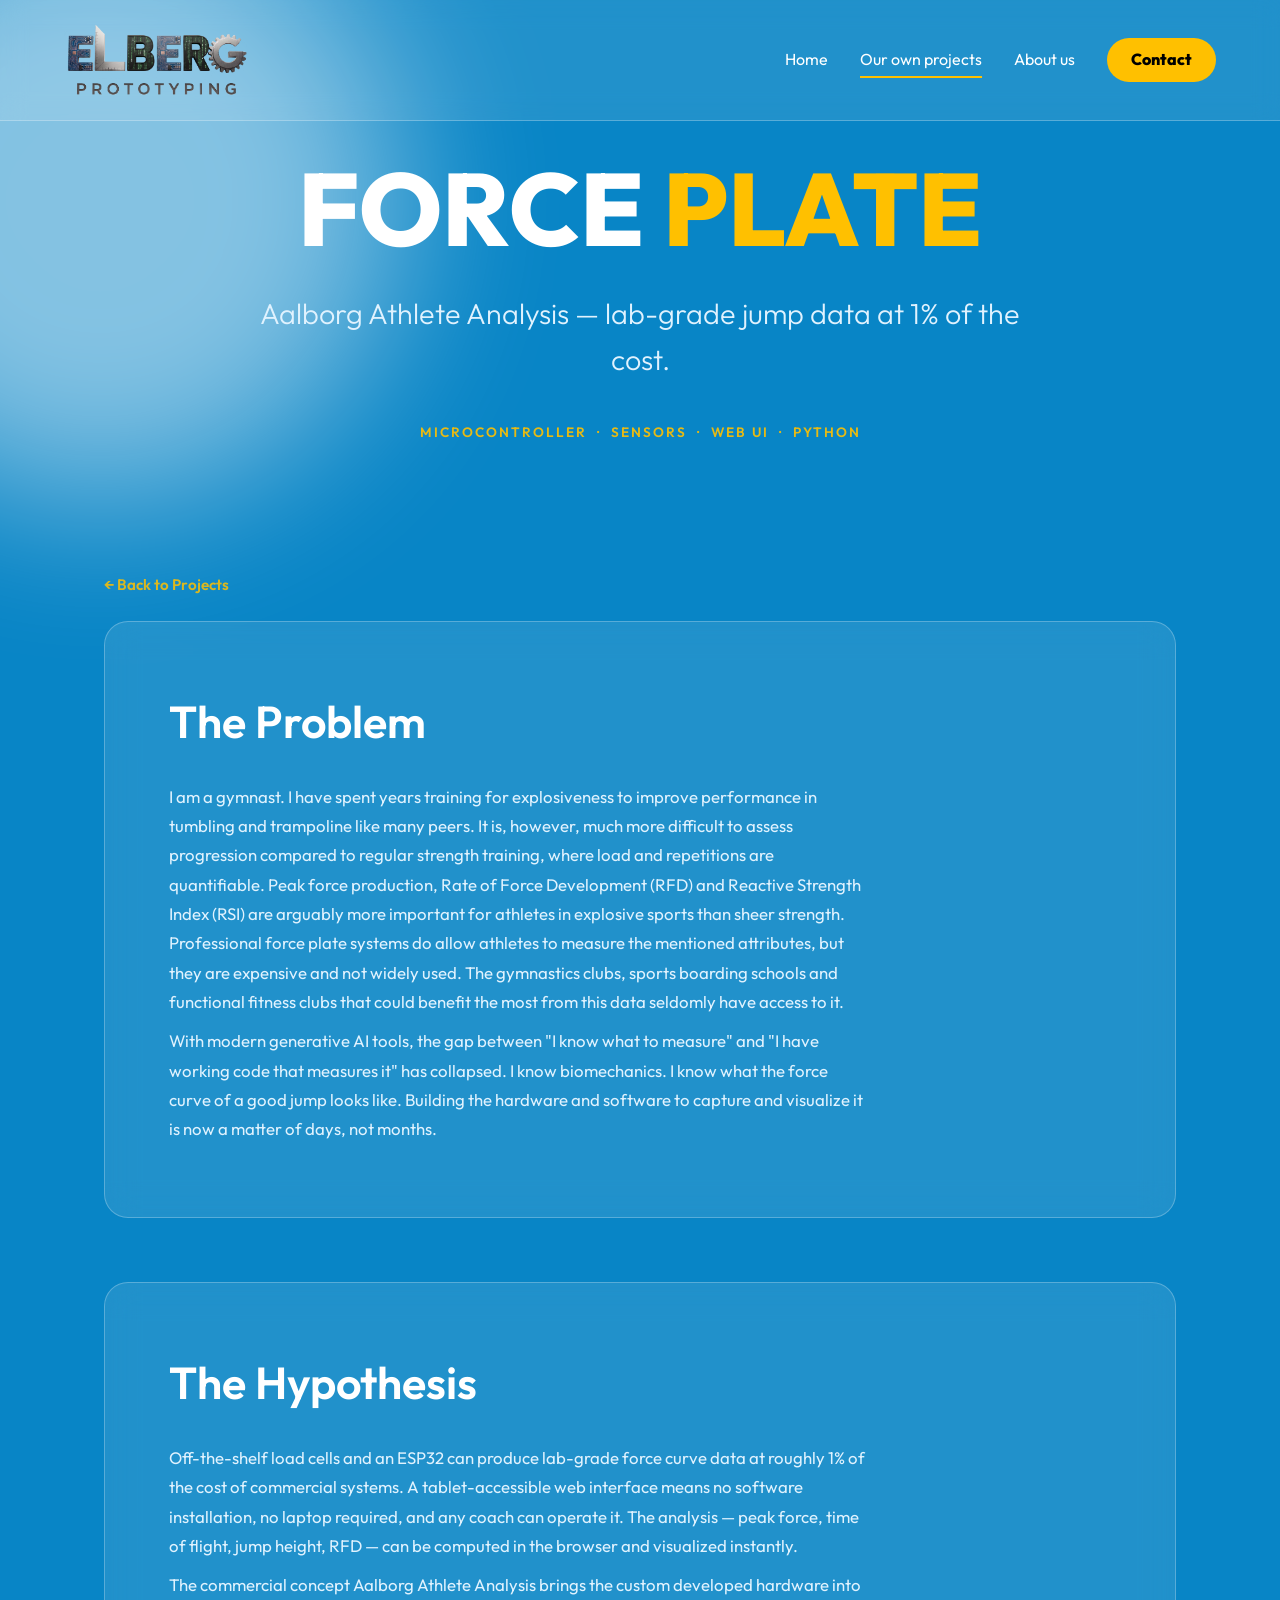
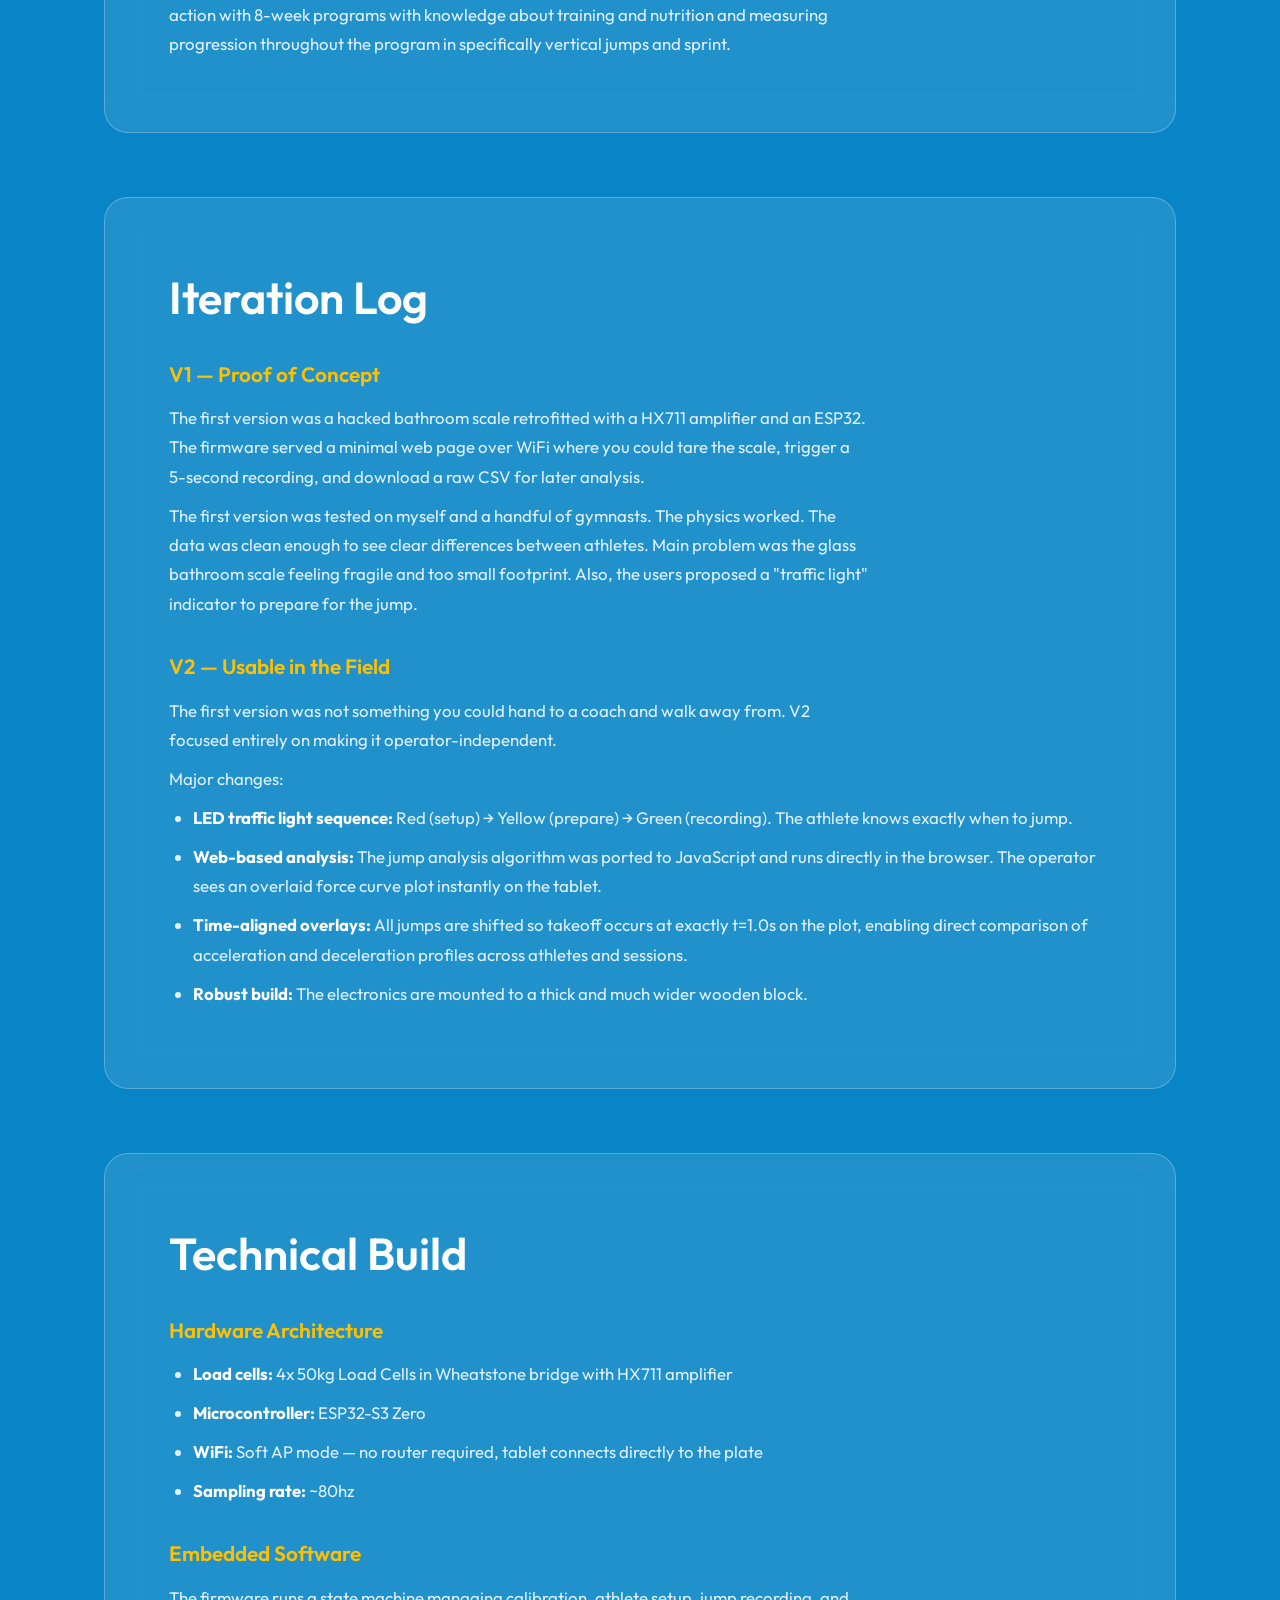
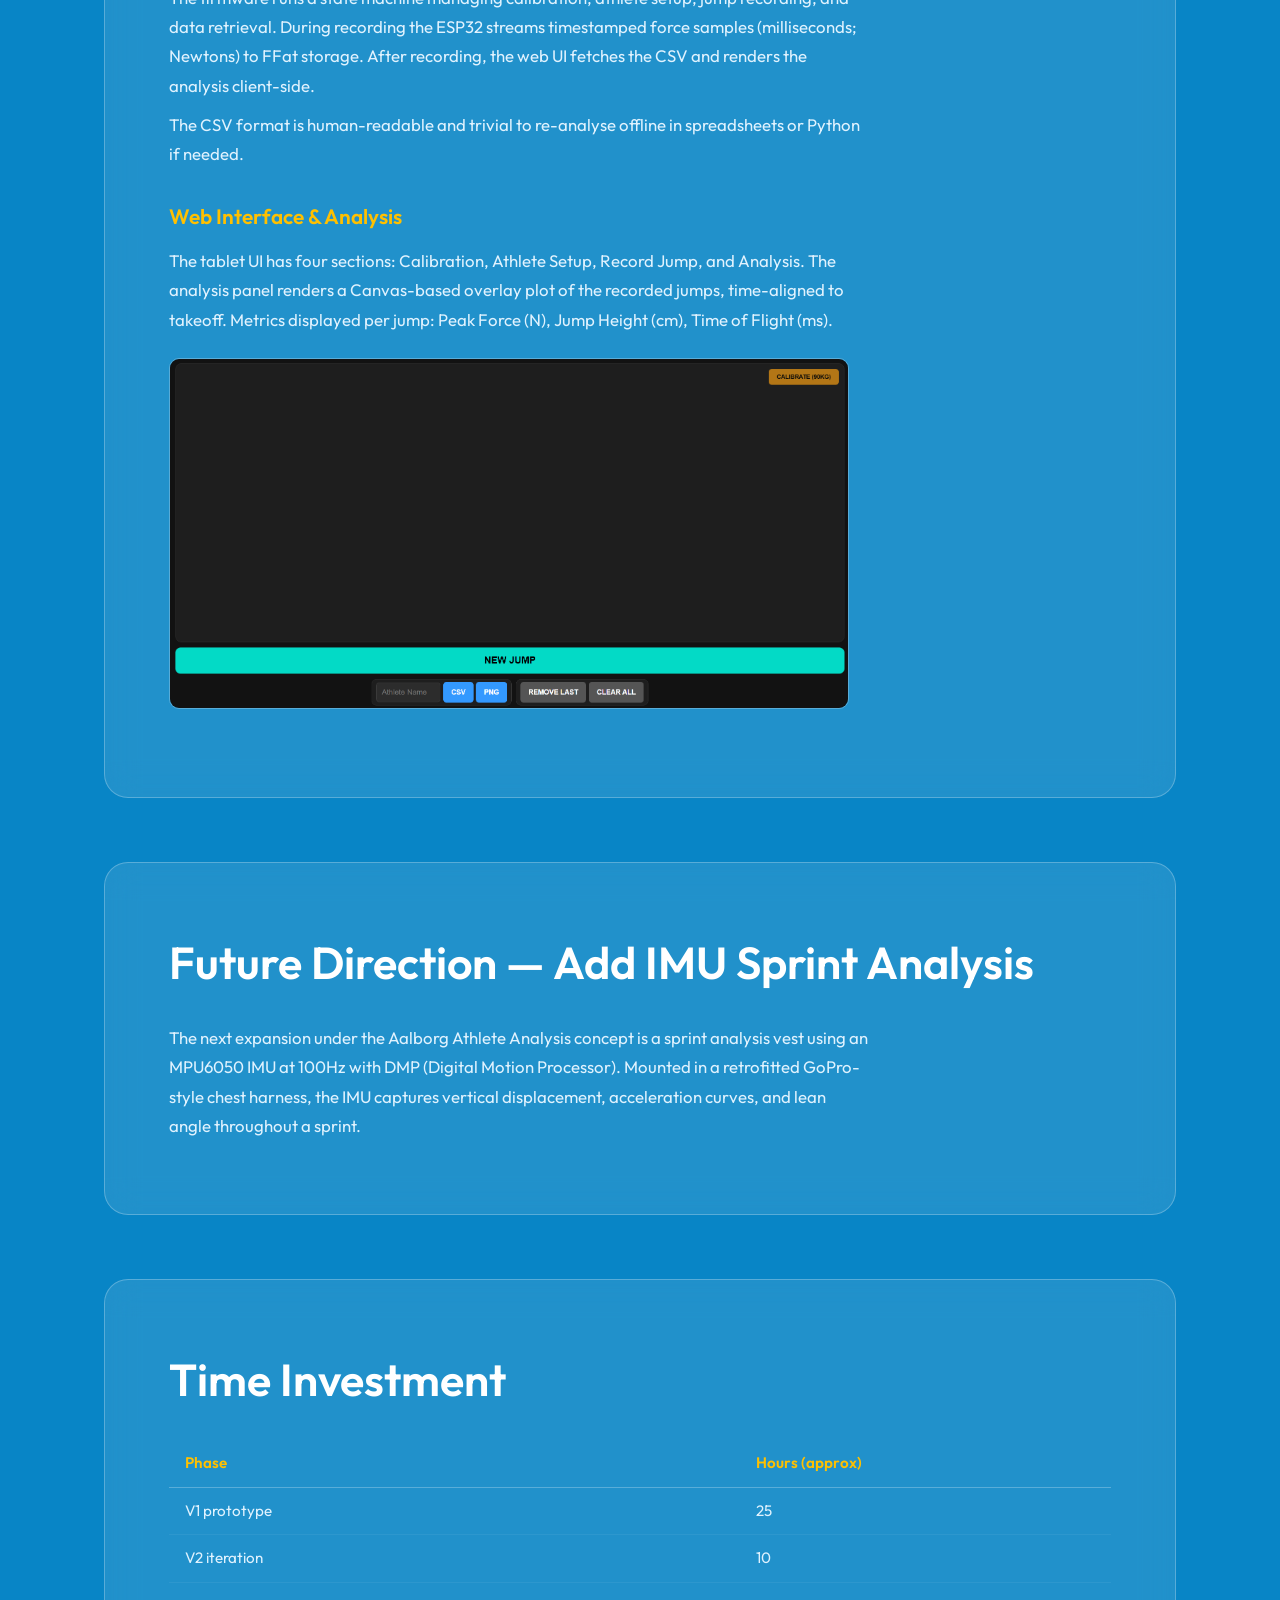
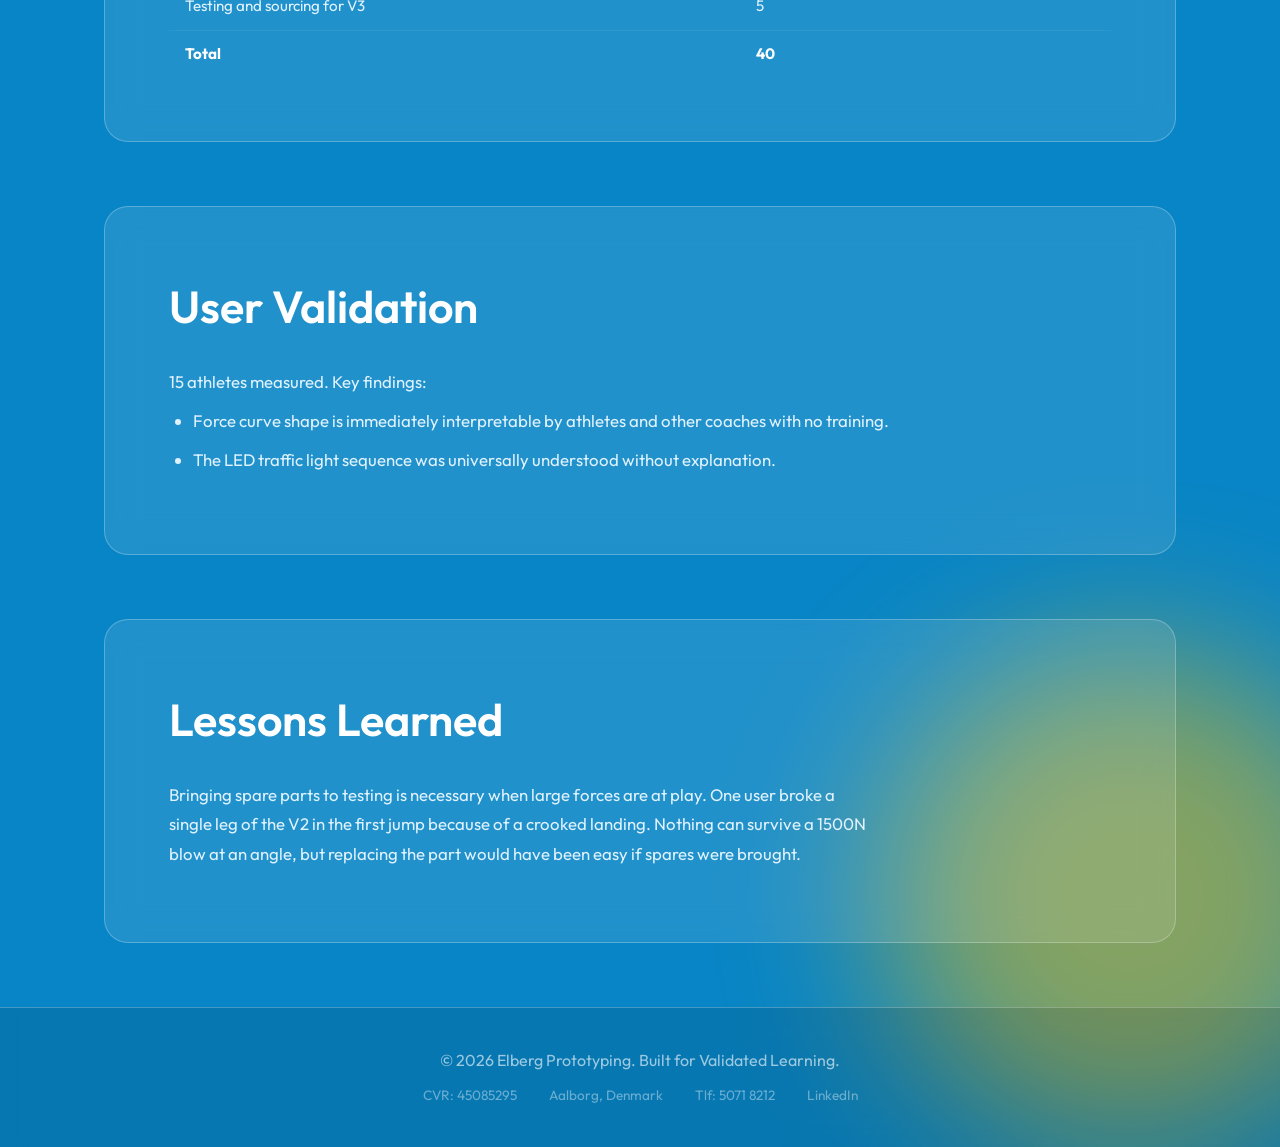
==== commit 6bafc4a0: "Add CVR, location, phone and LinkedIn to footer on all pages" ====
--- a/project_forceplate.html
+++ b/project_forceplate.html
@@ -119,6 +119,12 @@
 
     <footer class="glass-footer">
         <p>&copy; 2026 Elberg Prototyping. Built for Validated Learning.</p>
+        <div class="footer-meta">
+            <span>CVR: 45085295</span>
+            <span>Aalborg, Denmark</span>
+            <span>Tlf: 5071 8212</span>
+            <a href="https://www.linkedin.com/in/thomas-elberg-nielsen-222236359" target="_blank" rel="noopener">LinkedIn</a>
+        </div>
     </footer>
     <script src="script.js"></script>
 </body>
--- a/style.css
+++ b/style.css
@@ -400,11 +400,31 @@
 /* Footer */
 .glass-footer {
     text-align: center;
-    padding: 3rem 5%;
+    padding: 2.5rem 5%;
     border-top: 1px solid var(--glass-border);
     backdrop-filter: blur(12px);
     background: rgba(0, 0, 0, 0.1);
     color: rgba(255, 255, 255, 0.6);
+}
+
+.footer-meta {
+    display: flex;
+    justify-content: center;
+    flex-wrap: wrap;
+    gap: 0.5rem 2rem;
+    margin-top: 0.75rem;
+    font-size: 0.85rem;
+    color: rgba(255, 255, 255, 0.4);
+}
+
+.footer-meta a {
+    color: rgba(255, 255, 255, 0.4);
+    text-decoration: none;
+    transition: color 0.2s ease;
+}
+
+.footer-meta a:hover {
+    color: var(--accent-2);
 }
 
 /* Animations */
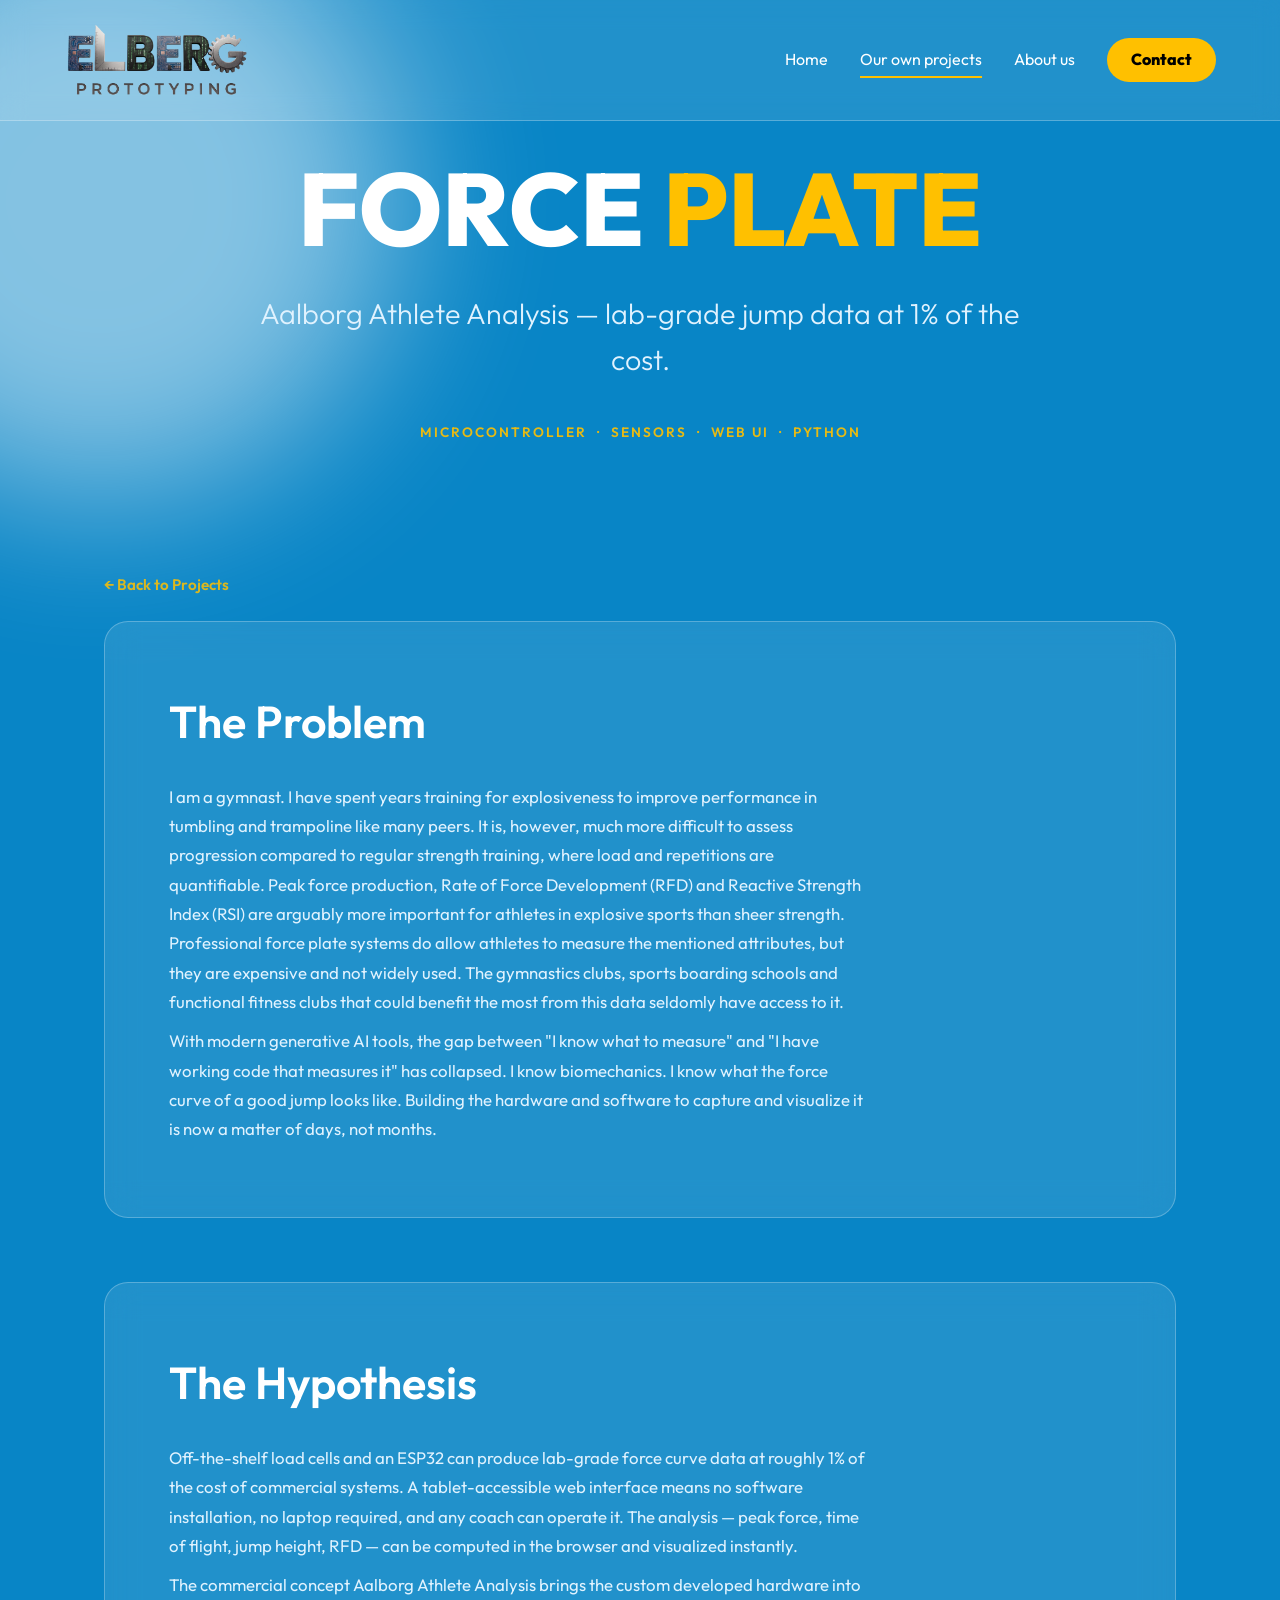
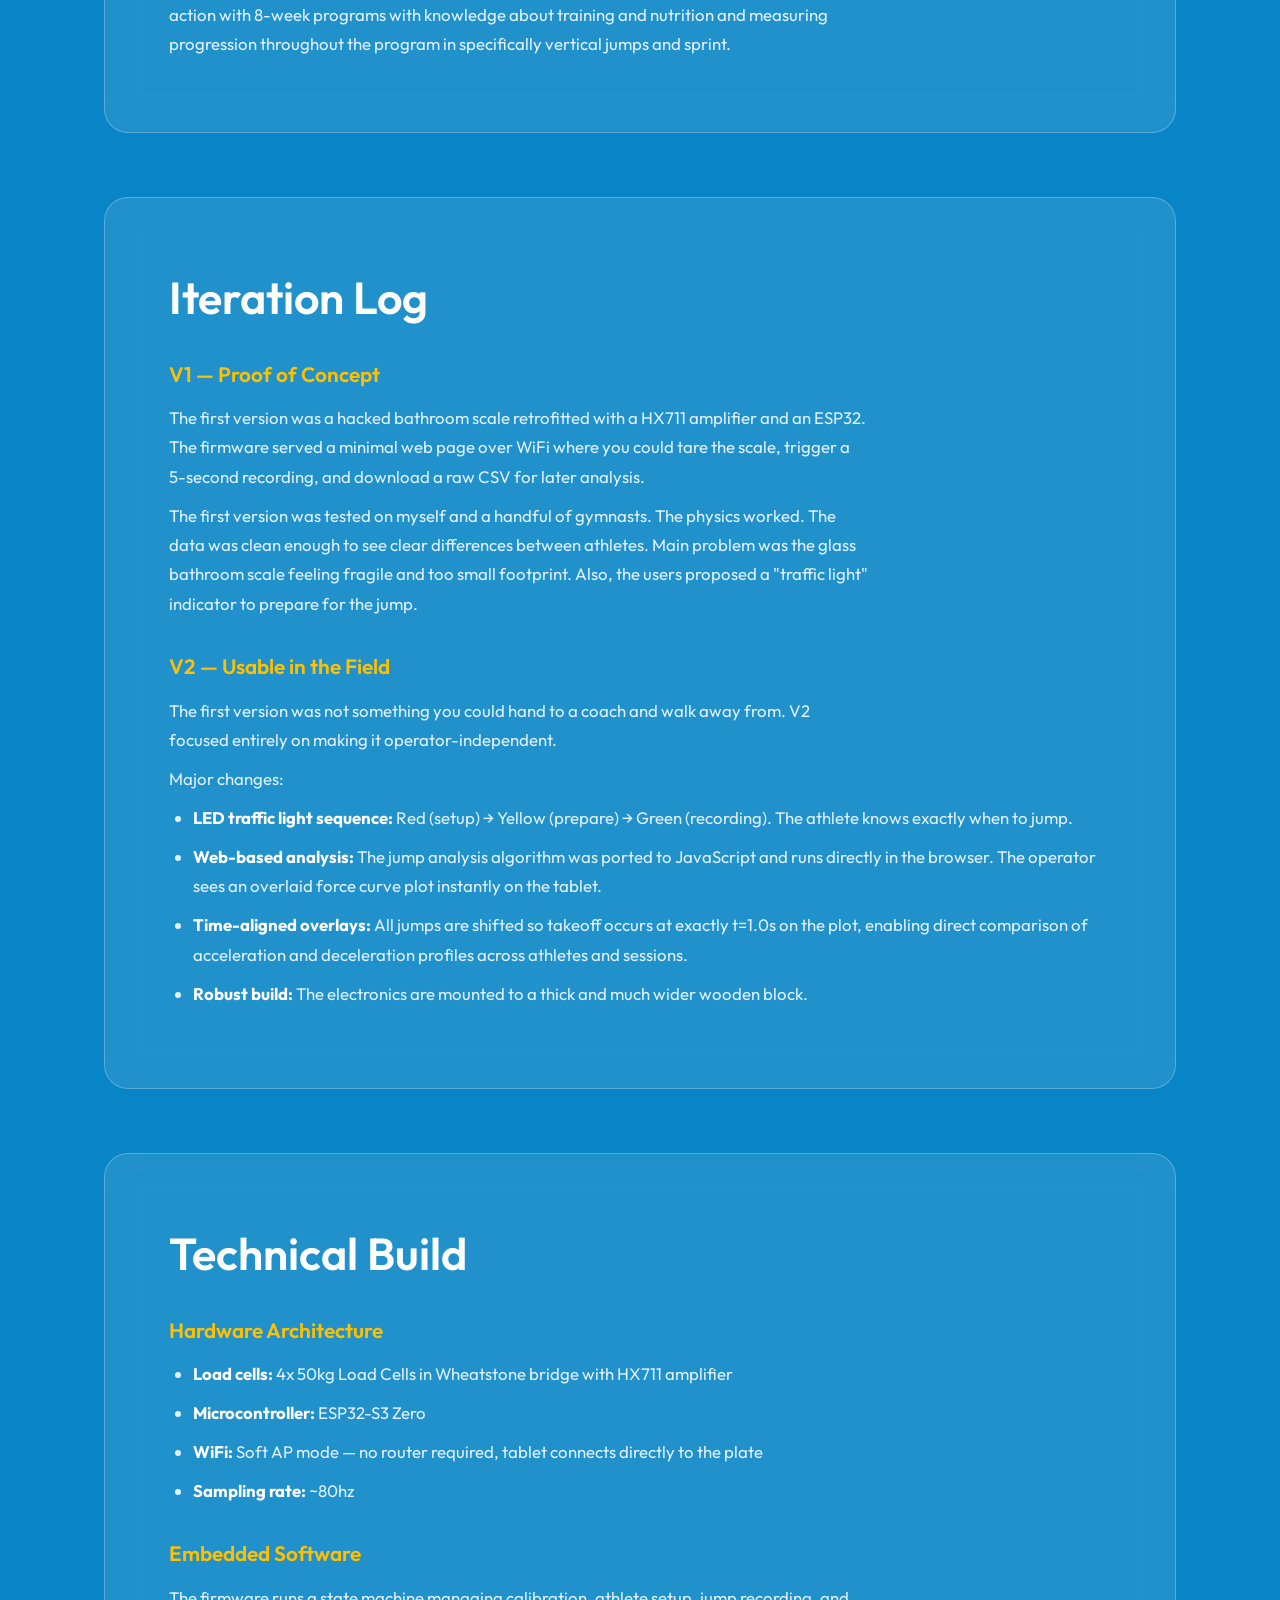
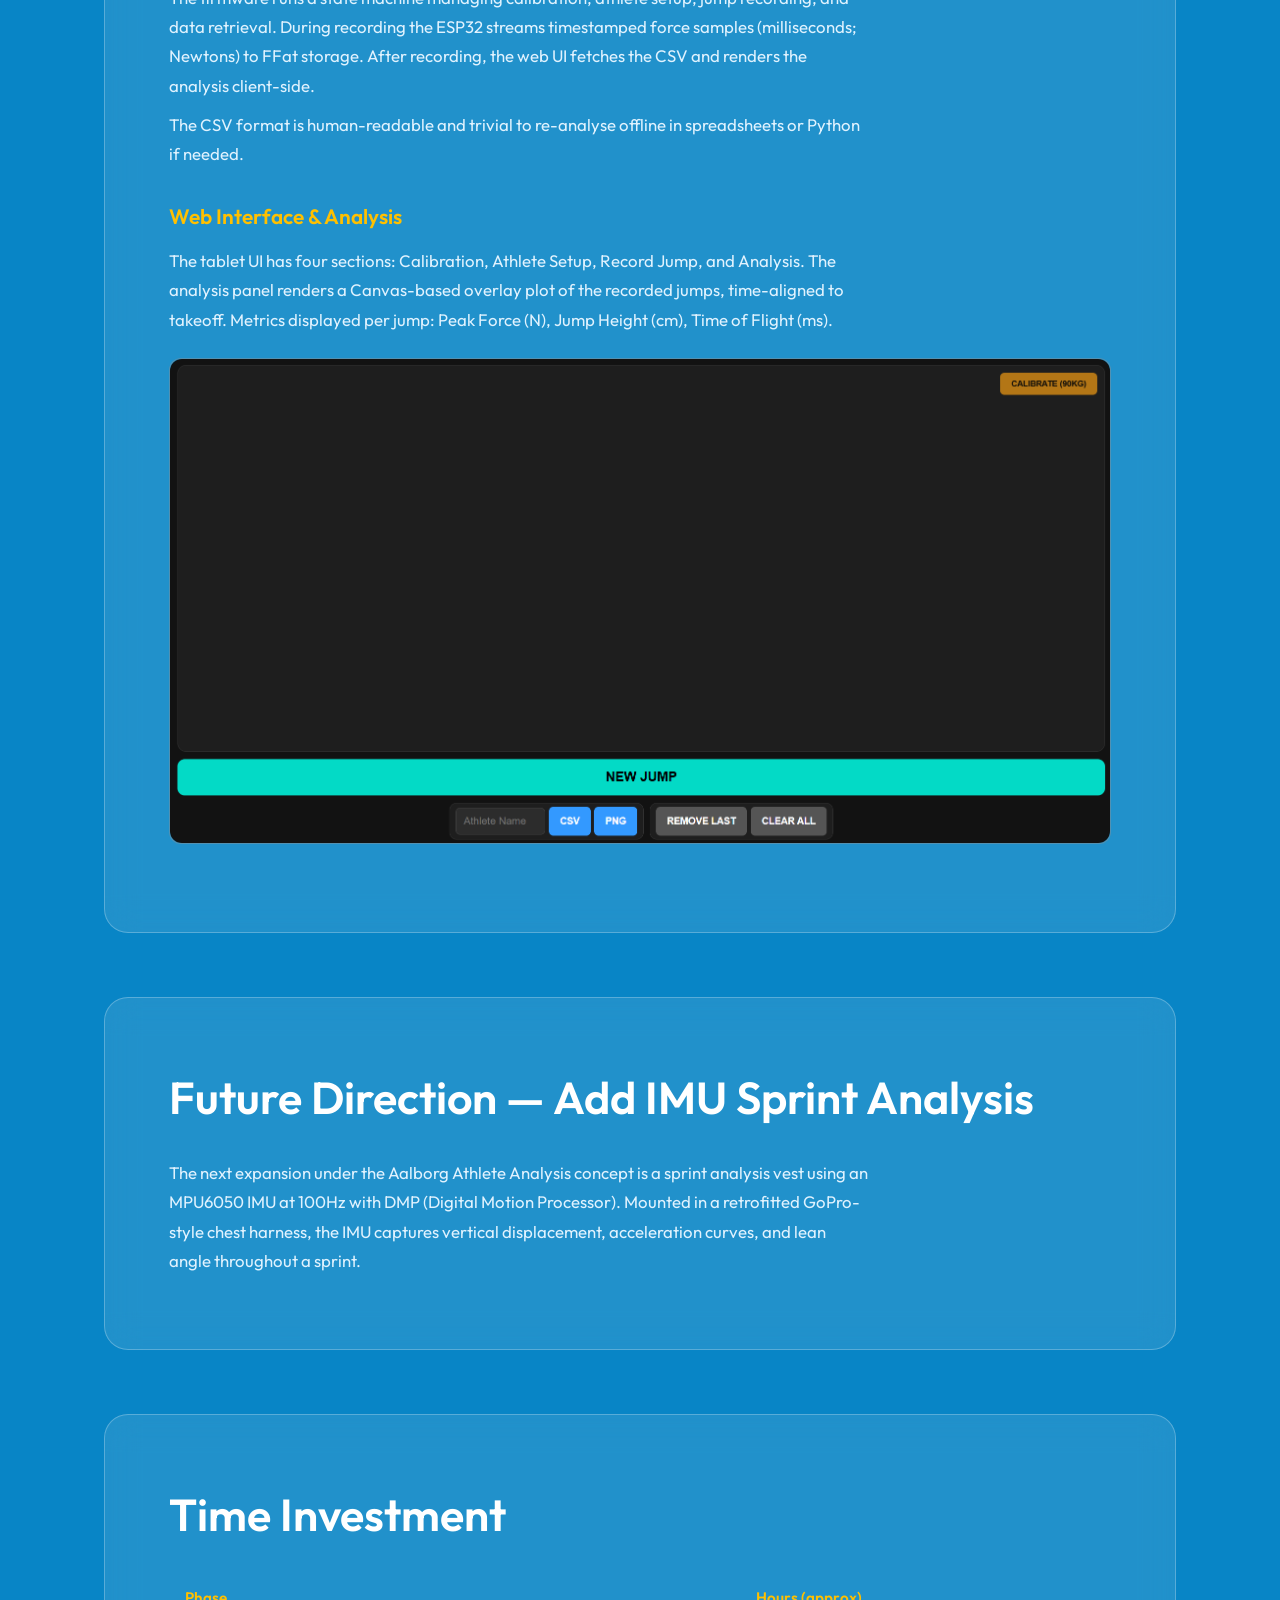
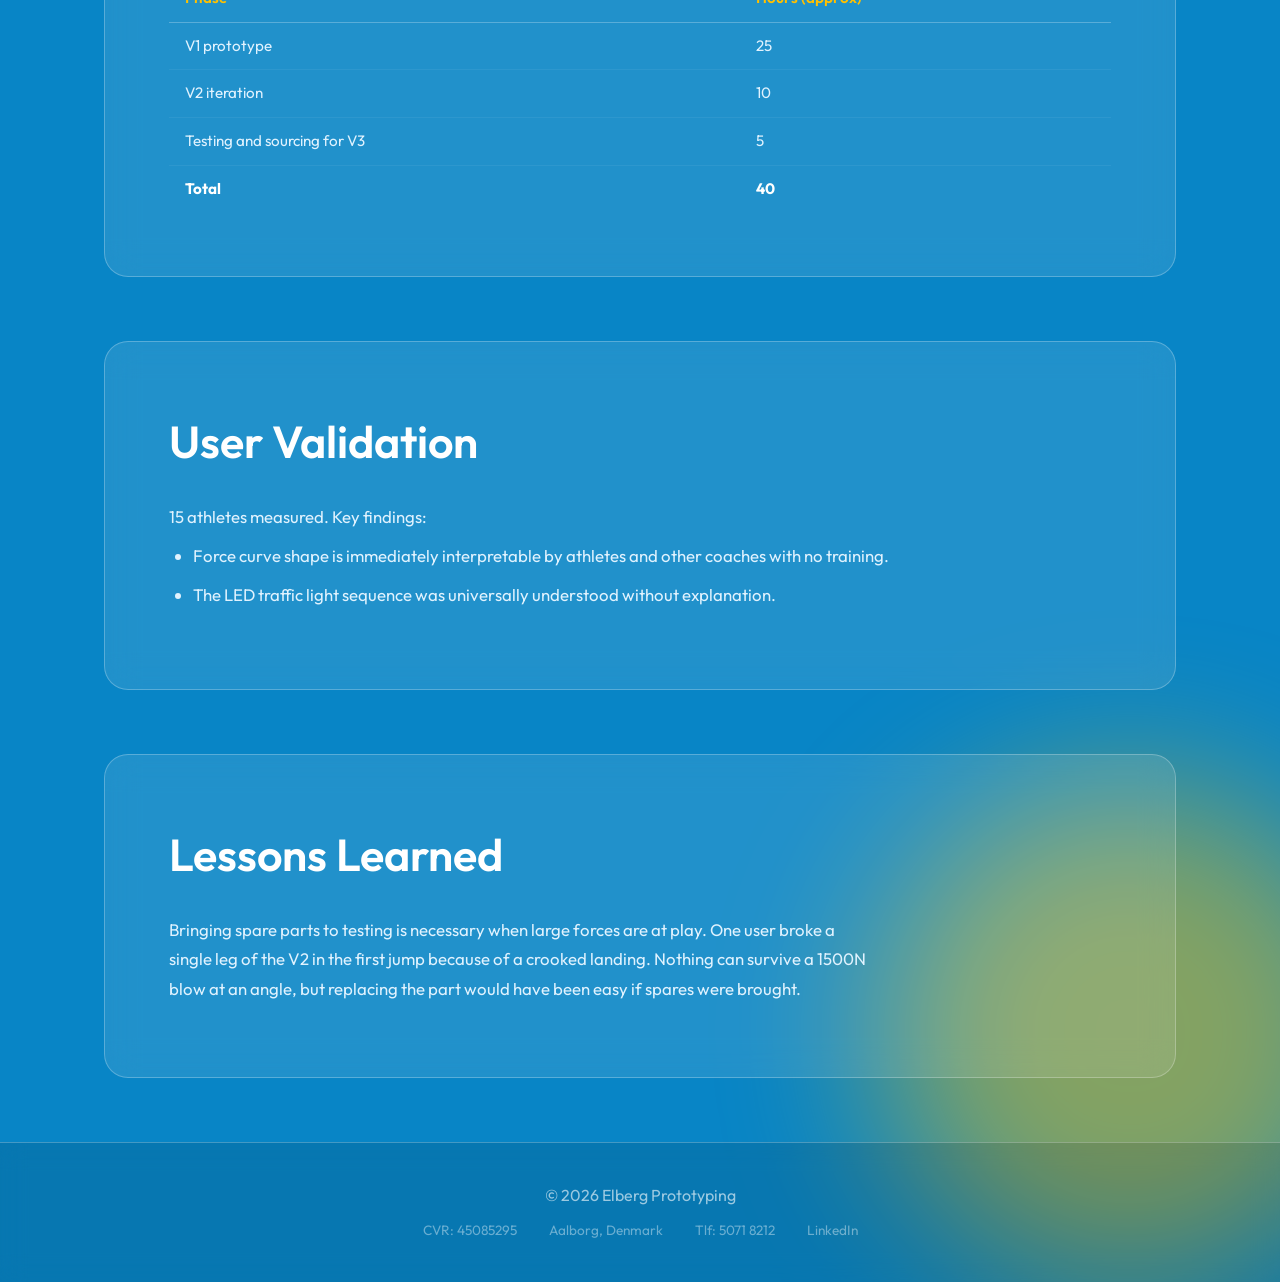
==== commit 73f3a0d6: "Add image carousel to detail pages, clean up footer text" ====
--- a/project_forceplate.html
+++ b/project_forceplate.html
@@ -81,8 +81,12 @@
 
             <h3>Web Interface & Analysis</h3>
             <p>The tablet UI has four sections: Calibration, Athlete Setup, Record Jump, and Analysis. The analysis panel renders a Canvas-based overlay plot of the recorded jumps, time-aligned to takeoff. Metrics displayed per jump: Peak Force (N), Jump Height (cm), Time of Flight (ms).</p>
-            <div class="image-grid single">
-                <img src="own_project_documentation/forceplate_UI.png" alt="Force plate tablet dashboard">
+            <div class="gallery">
+                <div class="gallery-track">
+                    <img src="own_project_documentation/forceplate_UI.png" alt="Force plate tablet dashboard" class="active">
+                </div>
+                <button class="gallery-arrow gallery-prev">&#8592;</button>
+                <button class="gallery-arrow gallery-next">&#8594;</button>
             </div>
         </section>
 
@@ -118,7 +122,7 @@
     </main>
 
     <footer class="glass-footer">
-        <p>&copy; 2026 Elberg Prototyping. Built for Validated Learning.</p>
+        <p>&copy; 2026 Elberg Prototyping</p>
         <div class="footer-meta">
             <span>CVR: 45085295</span>
             <span>Aalborg, Denmark</span>
--- a/style.css
+++ b/style.css
@@ -498,27 +498,85 @@
 .detail-section ul { padding-left: 1.5rem; margin-bottom: 1rem; }
 .detail-section strong { color: var(--text-color); }
 
-/* Image grids */
-.image-grid {
-    display: grid;
-    grid-template-columns: repeat(auto-fit, minmax(200px, 1fr));
-    gap: 0.75rem;
+/* Image Gallery */
+.gallery {
+    position: relative;
     margin: 1.5rem 0;
-}
-.image-grid img {
+    background: rgba(0,0,0,0.25);
+    border-radius: 12px;
+    border: 1px solid var(--glass-border);
+    overflow: hidden;
+}
+
+.gallery-track img {
+    display: none;
     width: 100%;
-    border-radius: 10px;
+    max-height: 520px;
     object-fit: contain;
-    border: 1px solid var(--glass-border);
-    transition: transform 0.3s ease, box-shadow 0.3s ease;
-}
-.image-grid img:hover {
-    transform: scale(1.03);
-    box-shadow: 0 12px 30px rgba(0,0,0,0.4);
-}
-.image-grid.two-col { grid-template-columns: repeat(auto-fit, minmax(300px, 1fr)); }
-.image-grid.single { grid-template-columns: 1fr; max-width: 680px; }
-.image-grid.ui-screenshots img { aspect-ratio: 16/9; }
+    border-radius: 12px;
+}
+
+.gallery-track img.active {
+    display: block;
+    animation: galleryFade 0.25s ease;
+}
+
+@keyframes galleryFade {
+    from { opacity: 0; }
+    to   { opacity: 1; }
+}
+
+.gallery-arrow {
+    position: absolute;
+    top: 50%;
+    transform: translateY(-50%);
+    width: 40px;
+    height: 40px;
+    display: flex;
+    align-items: center;
+    justify-content: center;
+    background: rgba(0,0,0,0.55);
+    backdrop-filter: blur(6px);
+    border: 1px solid rgba(255,255,255,0.15);
+    border-radius: 50%;
+    color: white;
+    font-size: 1.1rem;
+    cursor: pointer;
+    z-index: 10;
+    transition: background 0.2s ease, color 0.2s ease;
+}
+
+.gallery-arrow:hover {
+    background: var(--accent-2);
+    color: #000;
+    border-color: var(--accent-2);
+}
+
+.gallery-prev { left: 12px; }
+.gallery-next { right: 12px; }
+
+.gallery-footer {
+    display: flex;
+    justify-content: center;
+    align-items: center;
+    gap: 7px;
+    padding: 10px 0;
+}
+
+.gallery-dot {
+    width: 7px;
+    height: 7px;
+    border-radius: 50%;
+    background: rgba(255,255,255,0.25);
+    border: none;
+    cursor: pointer;
+    padding: 0;
+    transition: background 0.2s ease;
+}
+
+.gallery-dot.active {
+    background: var(--accent-2);
+}
 
 /* Data tables */
 .detail-table {
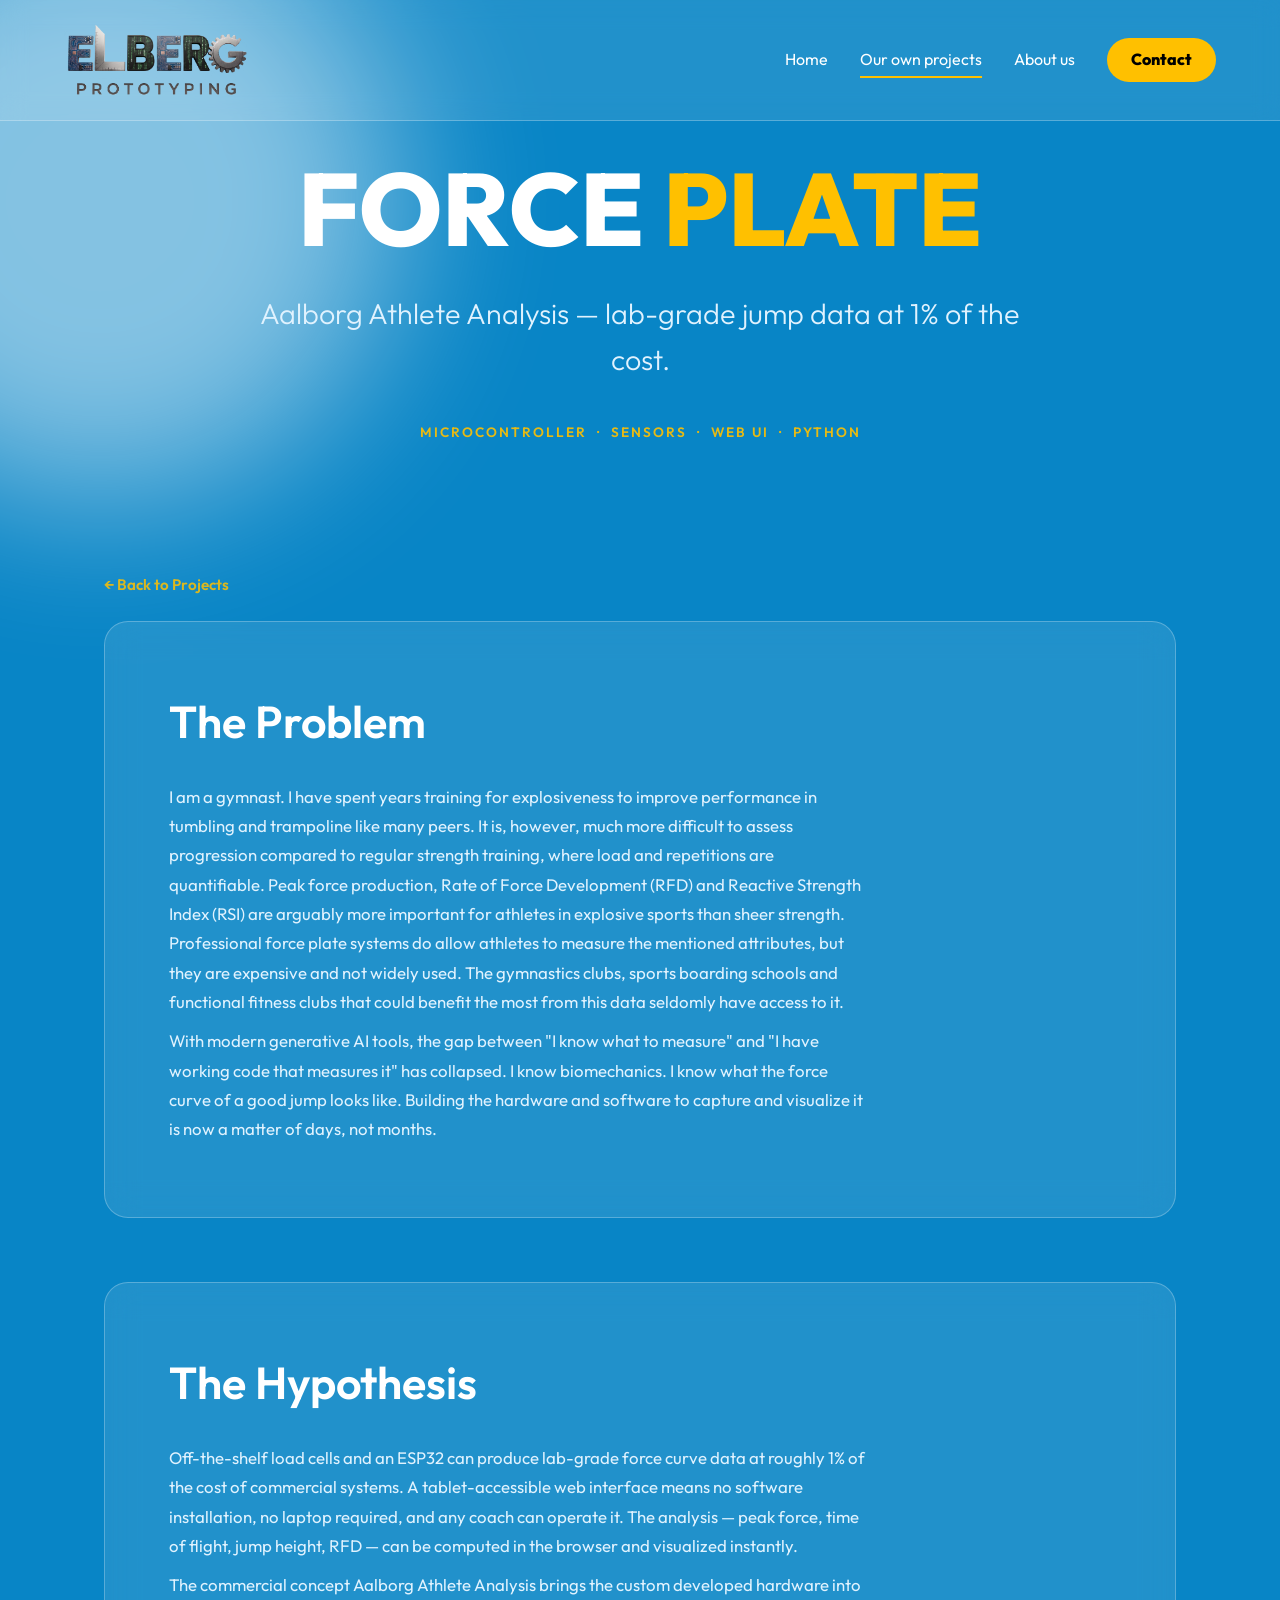
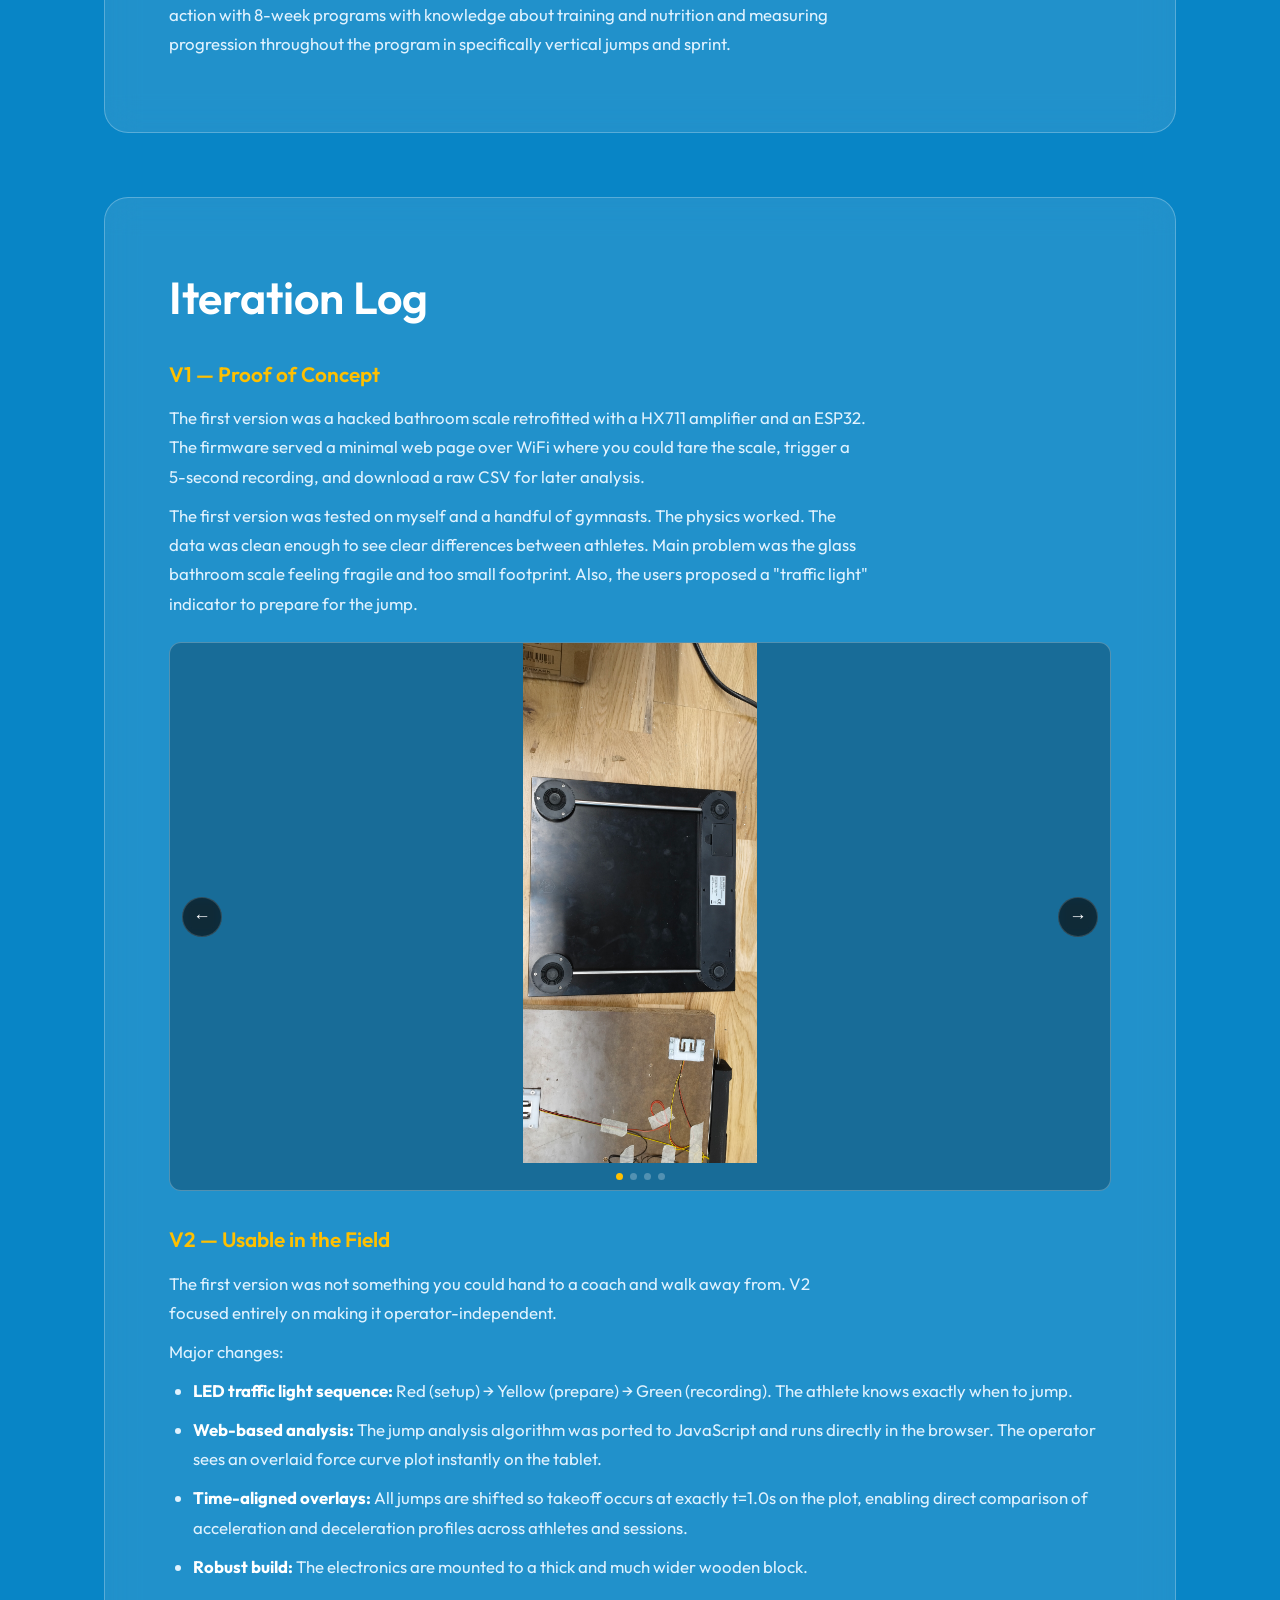
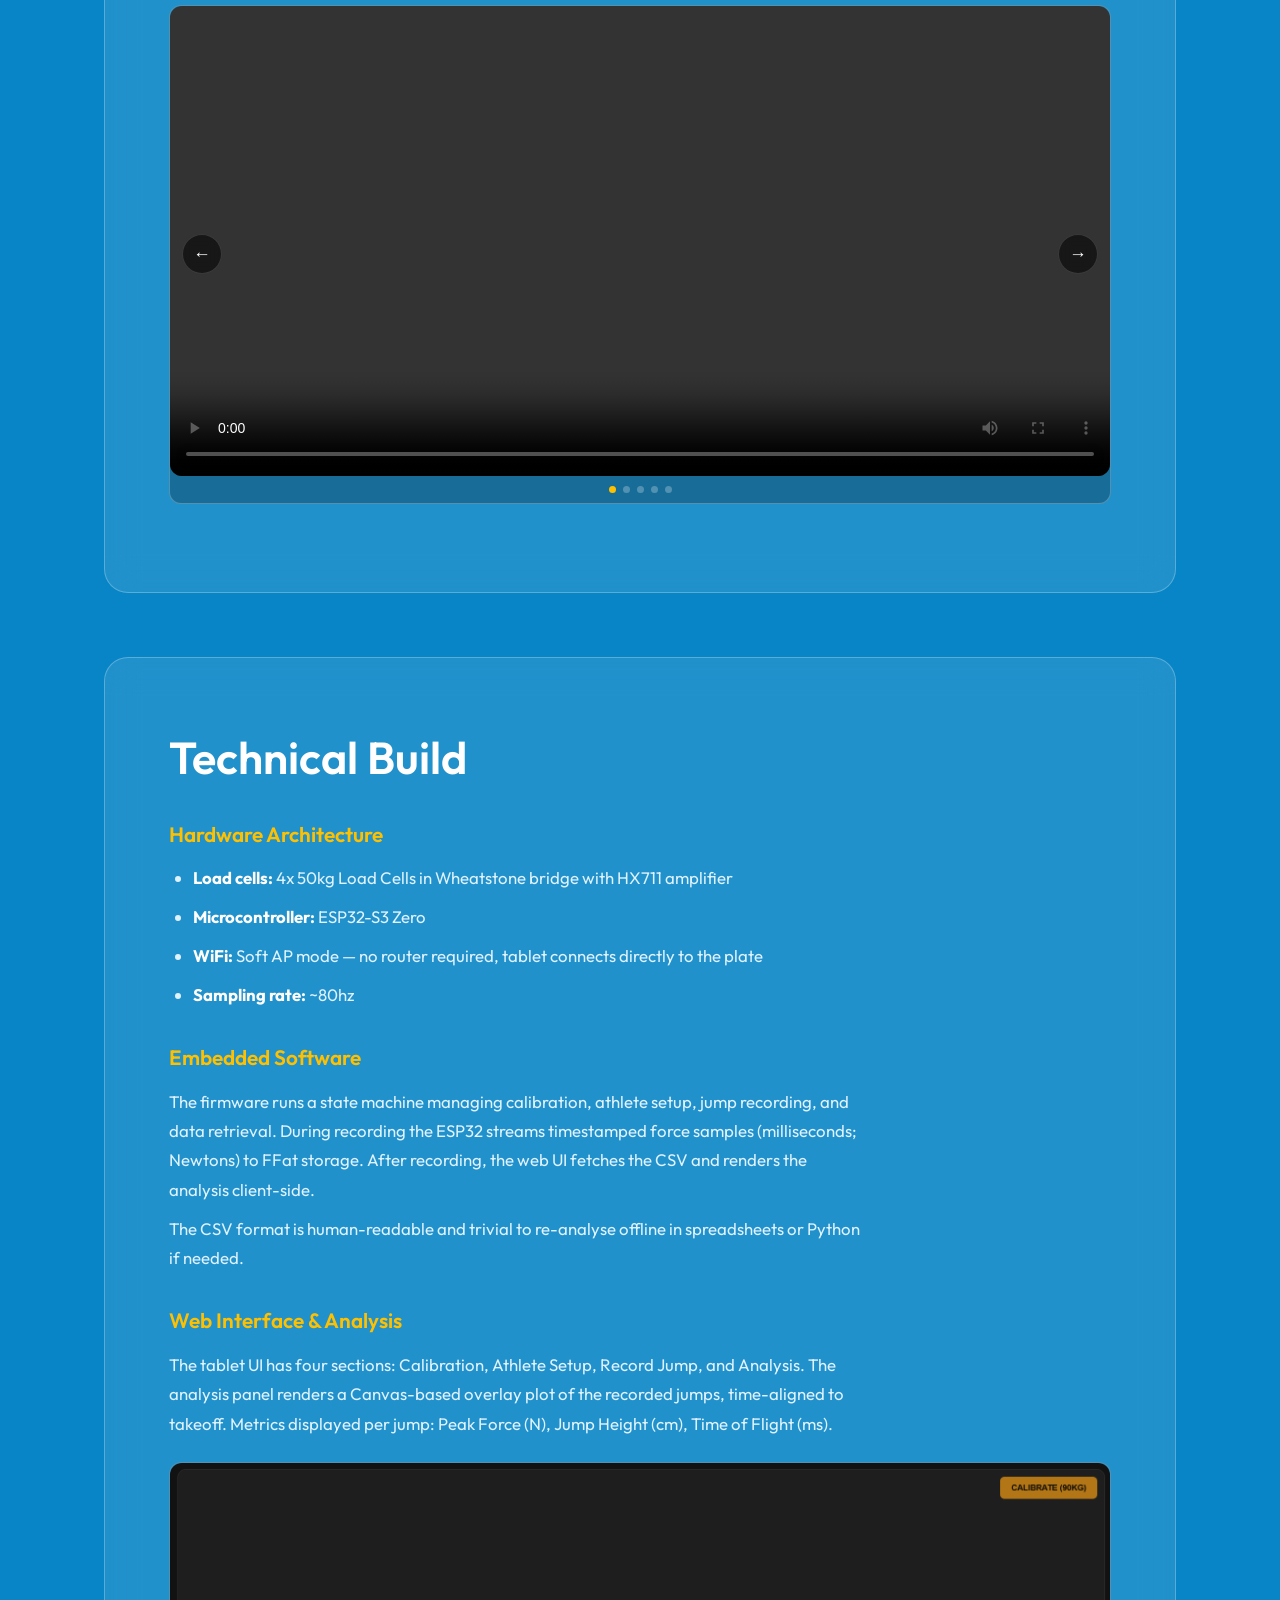
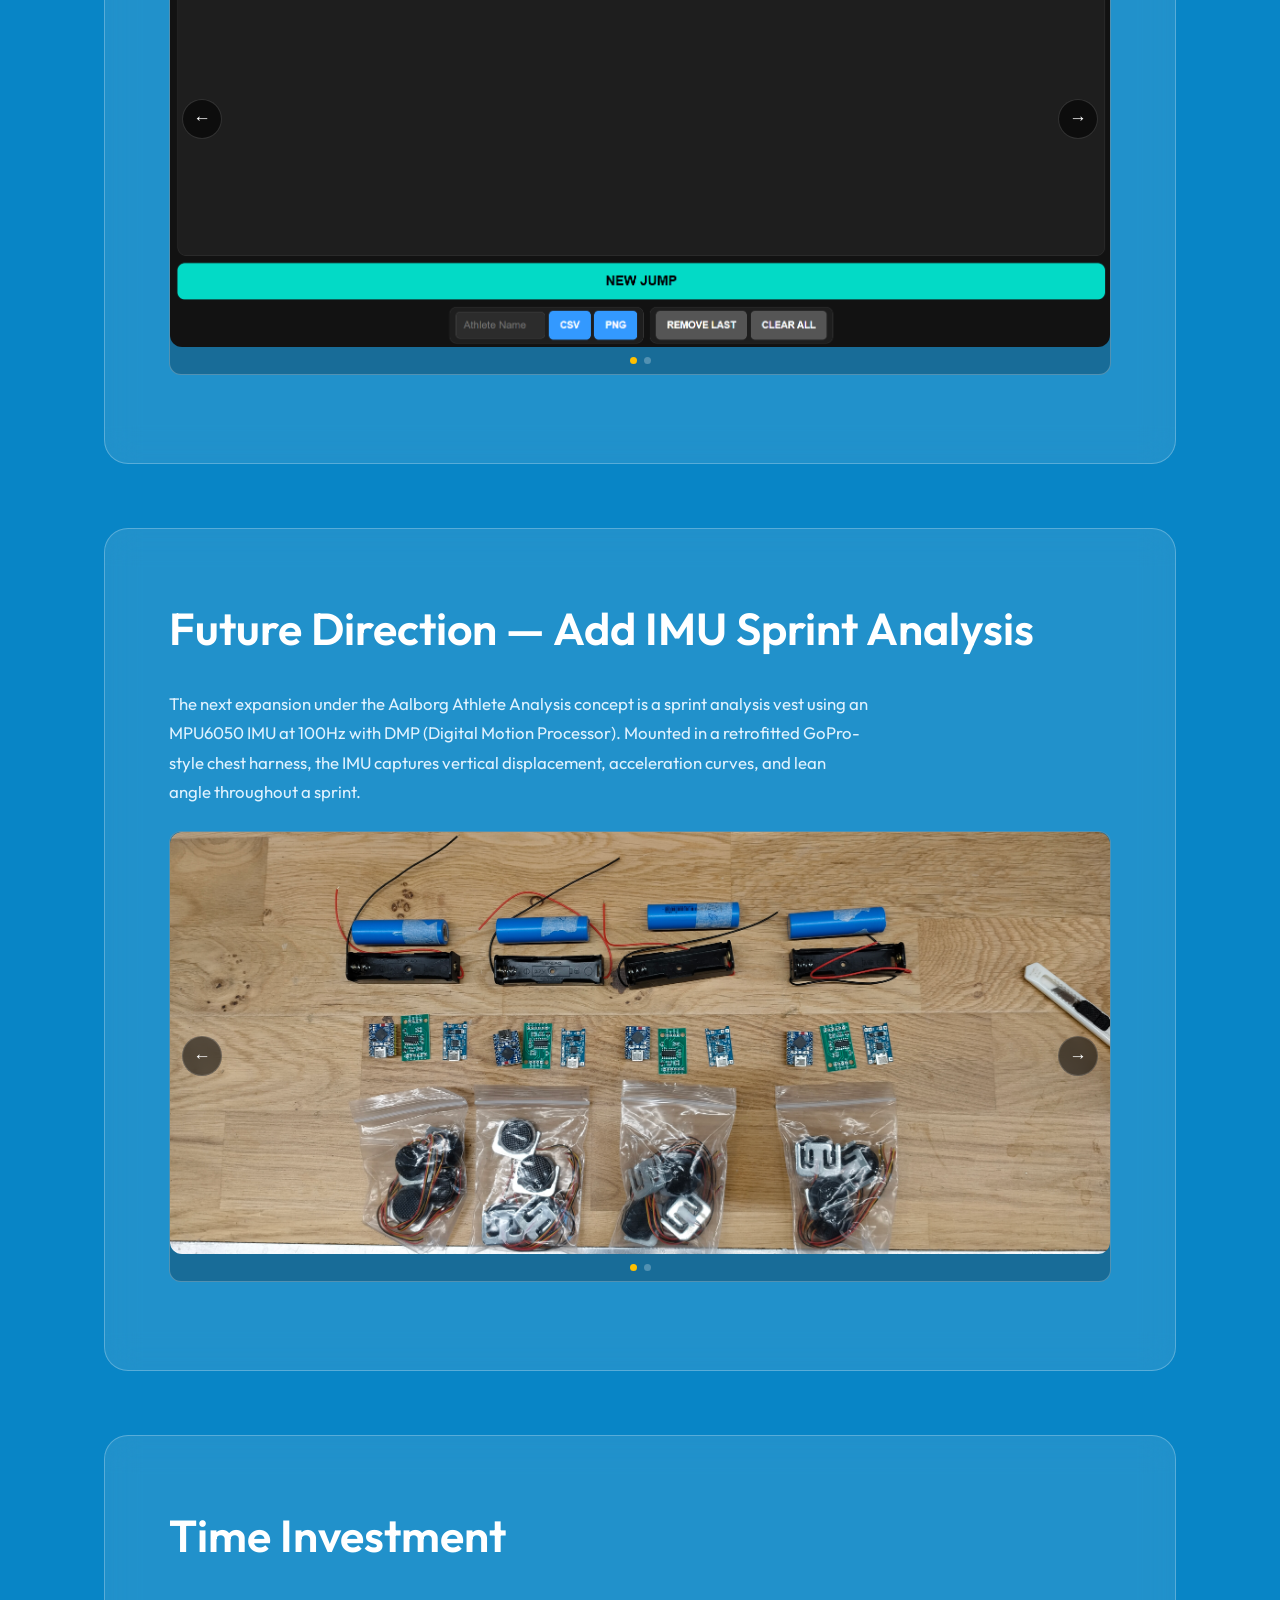
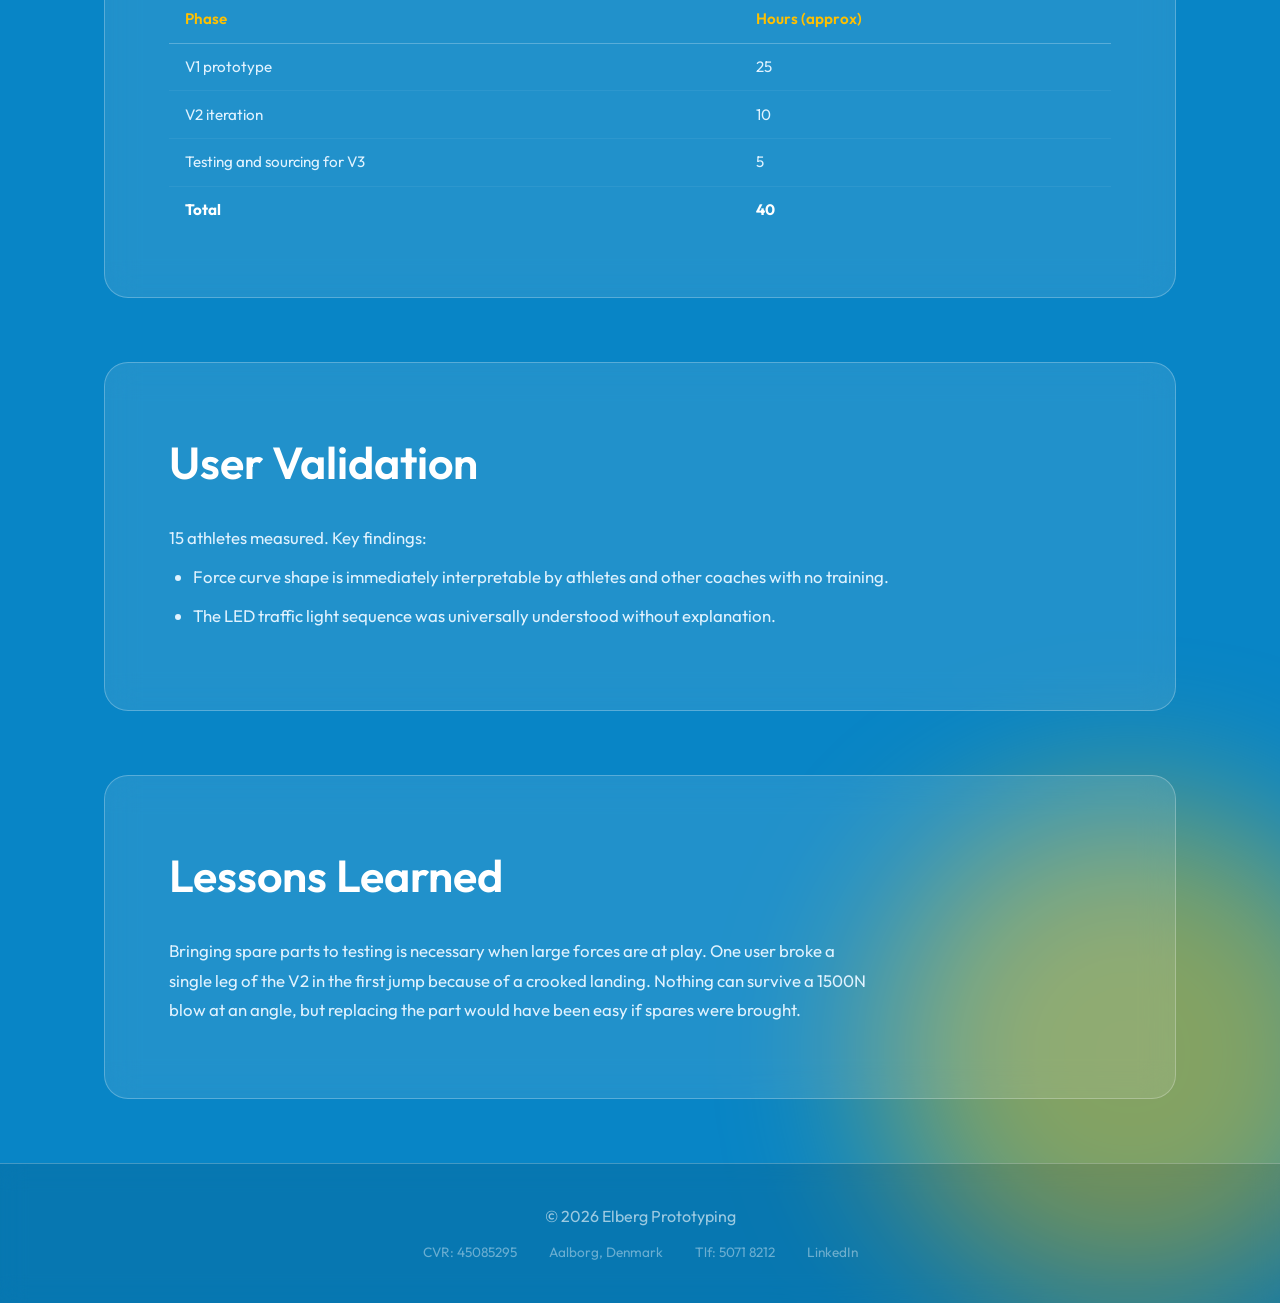
==== commit 0faae09d: "Add gallery images and video across all three project pages Force plate: new V1 gallery (scale/HX711" ====
--- a/project_forceplate.html
+++ b/project_forceplate.html
@@ -52,6 +52,16 @@
             <h3>V1 — Proof of Concept</h3>
             <p>The first version was a hacked bathroom scale retrofitted with a HX711 amplifier and an ESP32. The firmware served a minimal web page over WiFi where you could tare the scale, trigger a 5-second recording, and download a raw CSV for later analysis.</p>
             <p>The first version was tested on myself and a handful of gymnasts. The physics worked. The data was clean enough to see clear differences between athletes. Main problem was the glass bathroom scale feeling fragile and too small footprint. Also, the users proposed a "traffic light" indicator to prepare for the jump.</p>
+            <div class="gallery">
+                <div class="gallery-track">
+                    <img src="own_project_documentation/bathroom%20scale%20underside.jpg" alt="Bathroom scale underside — V1 base" class="active">
+                    <img src="own_project_documentation/forceplate%20hacked%20from%20bathroom%20scale.jpg" alt="Force plate hacked from bathroom scale">
+                    <img src="own_project_documentation/hx711%20before%20surgery.jpg" alt="HX711 amplifier before modification">
+                    <img src="own_project_documentation/hx711%20after%20surgery.jpg" alt="HX711 amplifier after modification">
+                </div>
+                <button class="gallery-arrow gallery-prev">&#8592;</button>
+                <button class="gallery-arrow gallery-next">&#8594;</button>
+            </div>
 
             <h3>V2 — Usable in the Field</h3>
             <p>The first version was not something you could hand to a coach and walk away from. V2 focused entirely on making it operator-independent.</p>
@@ -62,6 +72,17 @@
                 <li><strong>Time-aligned overlays:</strong> All jumps are shifted so takeoff occurs at exactly t=1.0s on the plot, enabling direct comparison of acceleration and deceleration profiles across athletes and sessions.</li>
                 <li><strong>Robust build:</strong> The electronics are mounted to a thick and much wider wooden block.</li>
             </ul>
+            <div class="gallery">
+                <div class="gallery-track">
+                    <video src="own_project_documentation/Force%20plate%20technical%20and%20user%20experience%20demonstration.mp4" controls class="active"></video>
+                    <img src="own_project_documentation/comparing%20underside%20of%20bathroom%20scale%20and%20forceplate%20v2.jpg" alt="Comparing bathroom scale underside and force plate V2">
+                    <img src="own_project_documentation/force%20plate%20underside.jpg" alt="Force plate V2 underside">
+                    <img src="own_project_documentation/force%20plate%20WiFi%20setup.jpg" alt="Force plate WiFi setup in the field">
+                    <img src="own_project_documentation/force%20plate%20with%20tablet%20UI.jpg" alt="Force plate with tablet UI in use">
+                </div>
+                <button class="gallery-arrow gallery-prev">&#8592;</button>
+                <button class="gallery-arrow gallery-next">&#8594;</button>
+            </div>
         </section>
 
         <section class="glass-card detail-section">
@@ -84,6 +105,7 @@
             <div class="gallery">
                 <div class="gallery-track">
                     <img src="own_project_documentation/forceplate_UI.png" alt="Force plate tablet dashboard" class="active">
+                    <img src="own_project_documentation/overlayed%20runs%20on%20tablet%20UI.jpg" alt="Overlayed jump runs on tablet UI">
                 </div>
                 <button class="gallery-arrow gallery-prev">&#8592;</button>
                 <button class="gallery-arrow gallery-next">&#8594;</button>
@@ -93,6 +115,14 @@
         <section class="glass-card detail-section">
             <h2>Future Direction — Add IMU Sprint Analysis</h2>
             <p>The next expansion under the Aalborg Athlete Analysis concept is a sprint analysis vest using an MPU6050 IMU at 100Hz with DMP (Digital Motion Processor). Mounted in a retrofitted GoPro-style chest harness, the IMU captures vertical displacement, acceleration curves, and lean angle throughout a sprint.</p>
+            <div class="gallery">
+                <div class="gallery-track">
+                    <img src="own_project_documentation/Force%20plate%20v3%20components%20for%20four%20new%20prototypes.jpg" alt="Force plate V3 components for four new prototypes" class="active">
+                    <img src="own_project_documentation/IMU%20spring%20analysis%20components.jpg" alt="IMU sprint analysis components">
+                </div>
+                <button class="gallery-arrow gallery-prev">&#8592;</button>
+                <button class="gallery-arrow gallery-next">&#8594;</button>
+            </div>
         </section>
 
         <section class="glass-card detail-section">
--- a/style.css
+++ b/style.css
@@ -508,7 +508,8 @@
     overflow: hidden;
 }
 
-.gallery-track img {
+.gallery-track img,
+.gallery-track video {
     display: none;
     width: 100%;
     max-height: 520px;
@@ -516,7 +517,8 @@
     border-radius: 12px;
 }
 
-.gallery-track img.active {
+.gallery-track img.active,
+.gallery-track video.active {
     display: block;
     animation: galleryFade 0.25s ease;
 }
